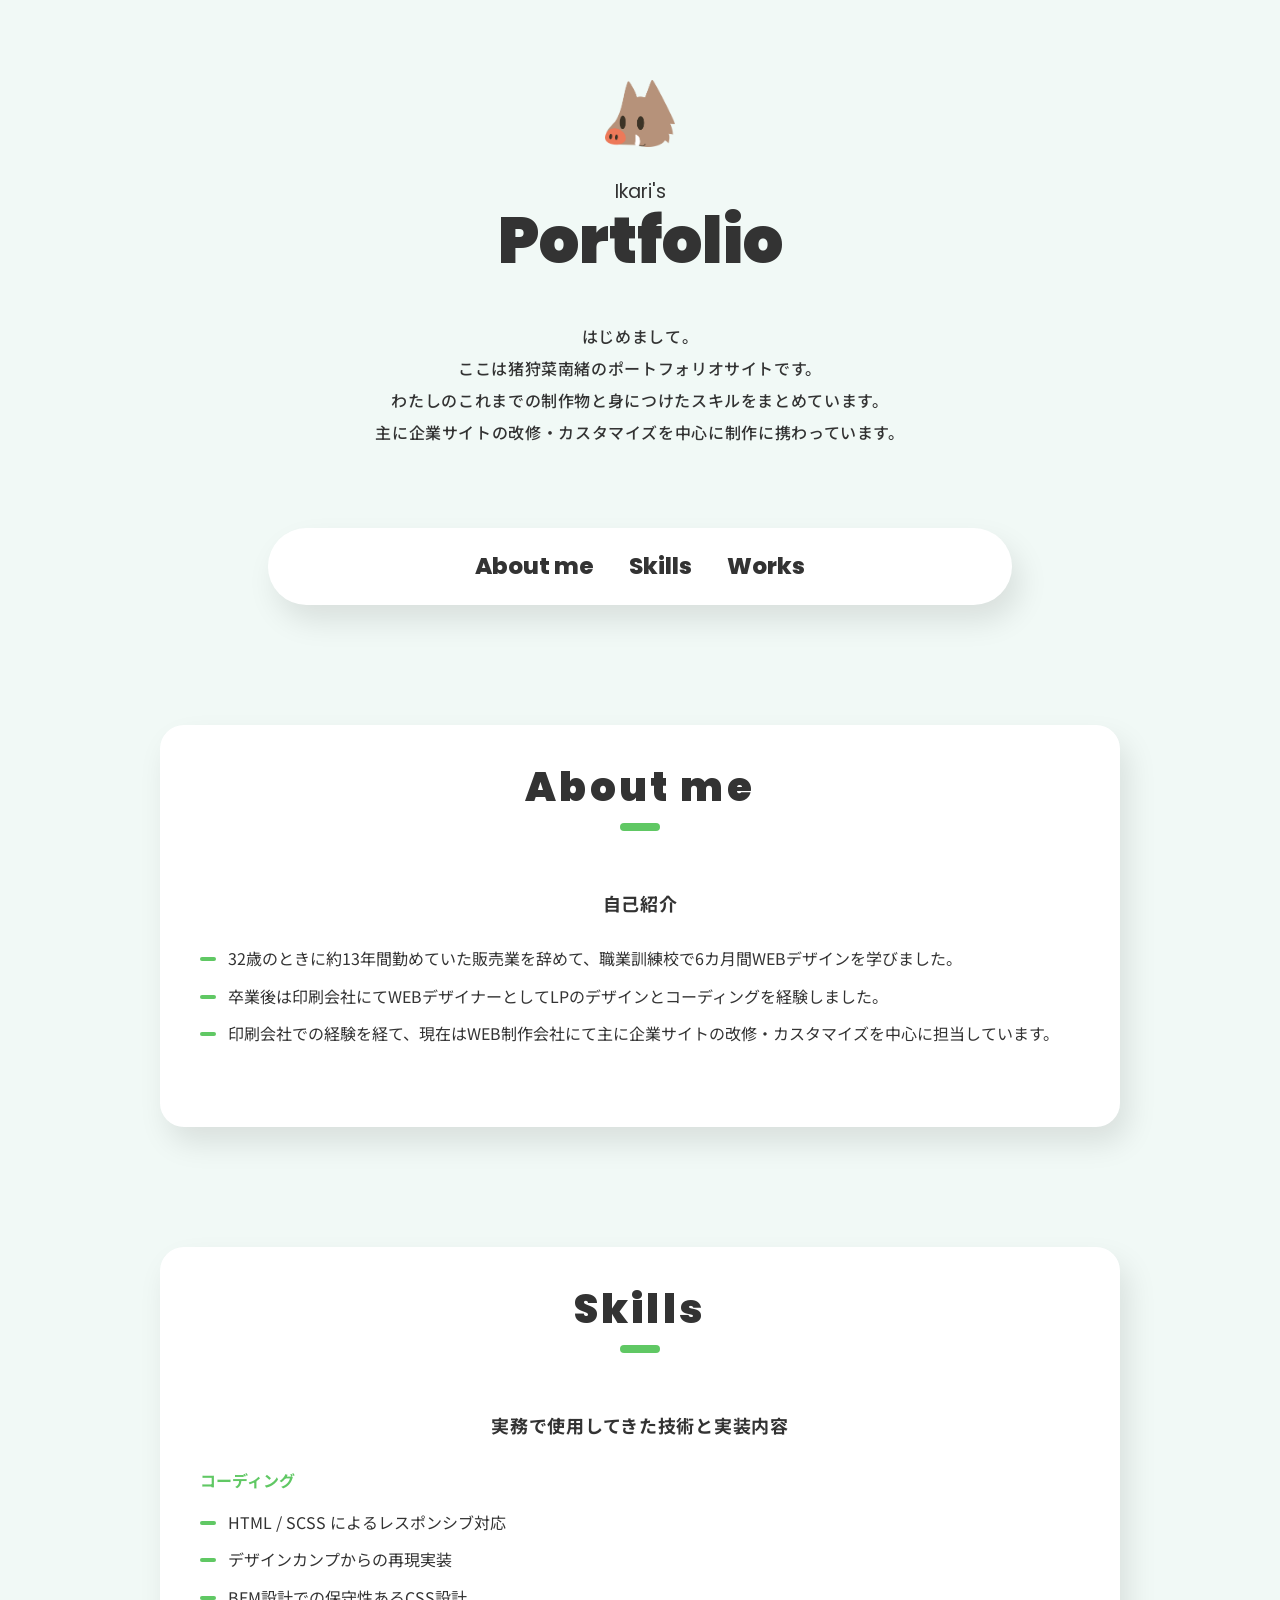
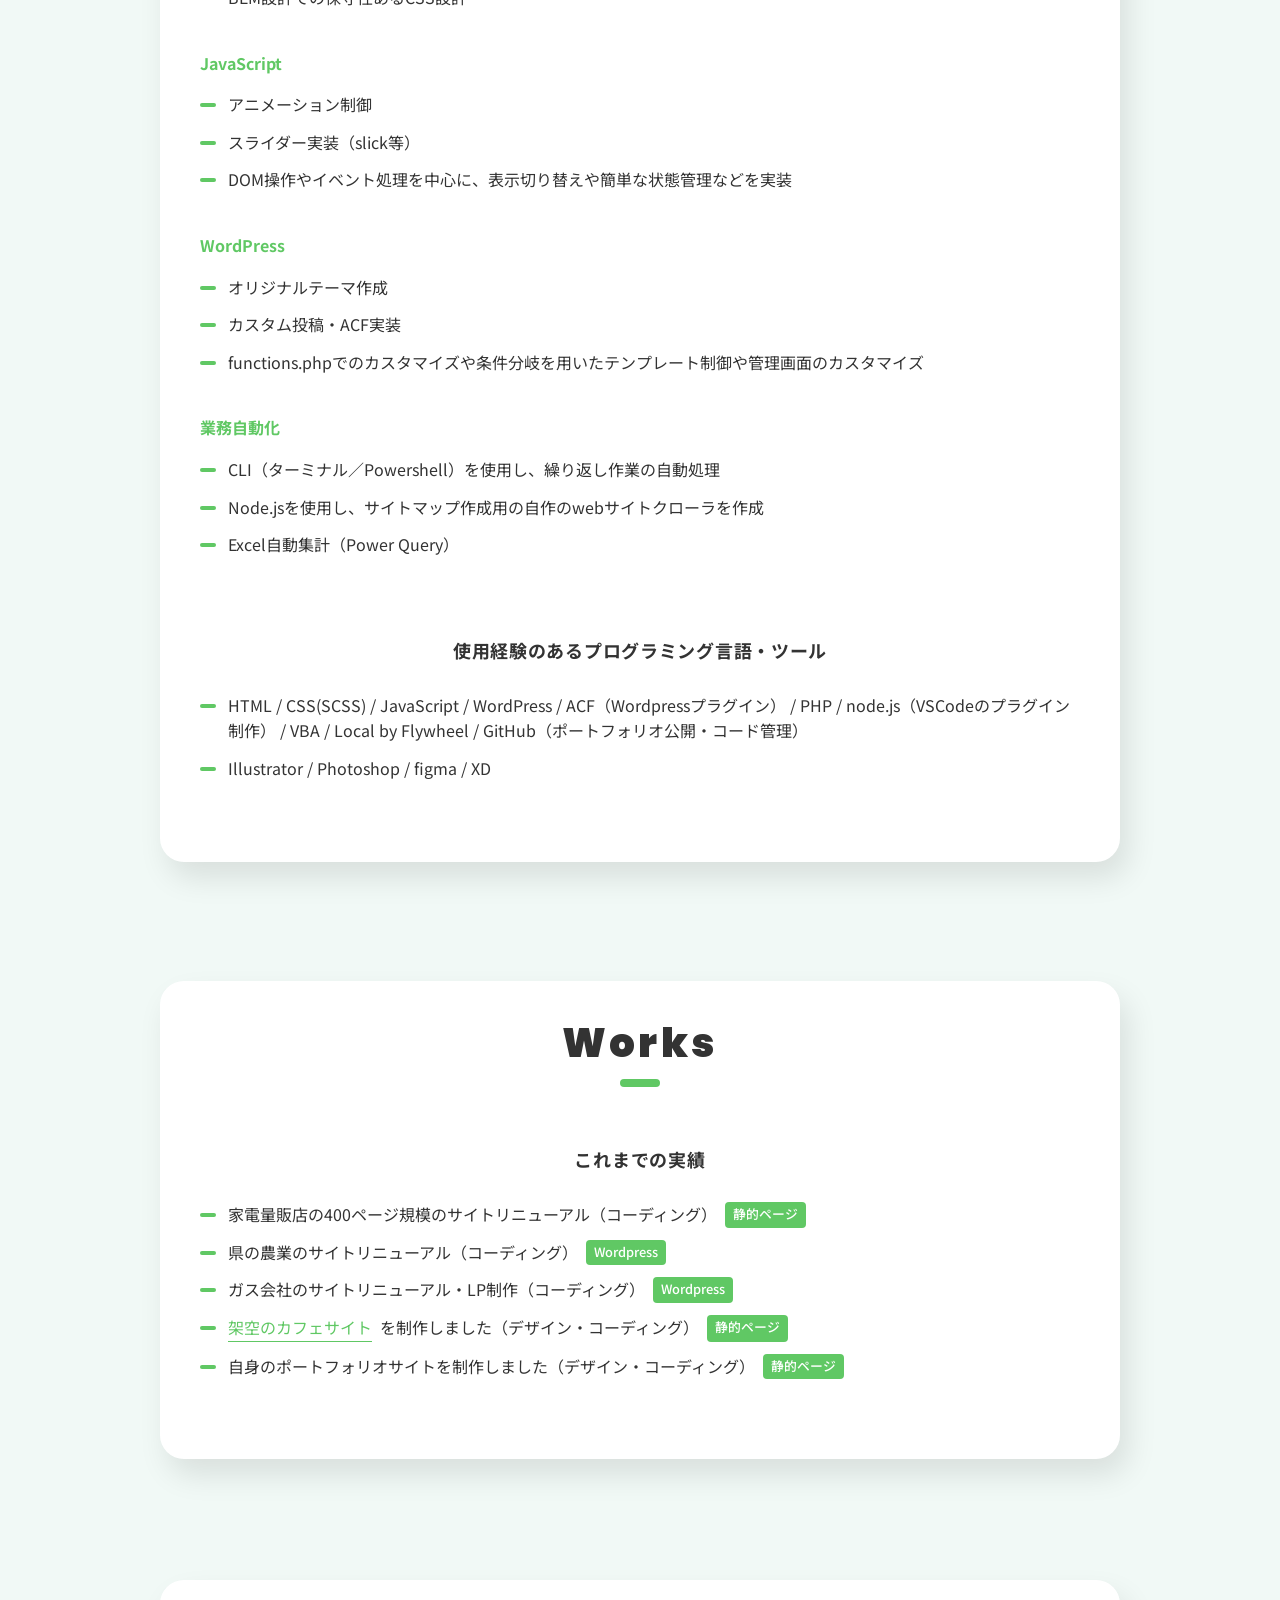
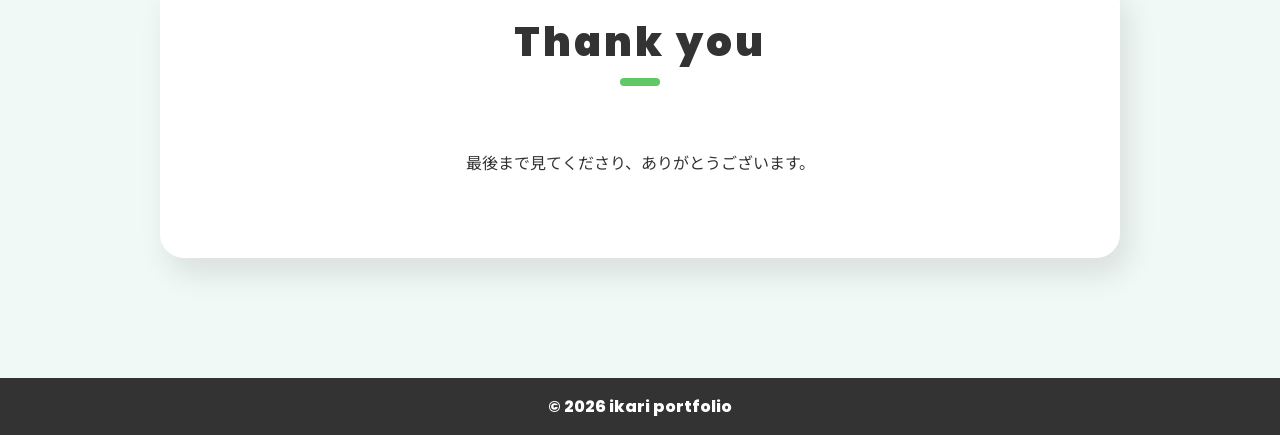
==== index.html @ c7948a32 "commit" ====
<!doctype html>
<html lang="ja" class="page-preload">
  <head>
    <meta charset="UTF-8" />
    <meta name="viewport" content="width=device-width, initial-scale=1.0" />
    <title>Portfolio</title>
    <link rel="stylesheet" href="resource/css/main.css" />
    <meta name="robots" content="noindex, nofollow" />
    <link rel="icon" href="favicon.ico">
  </head>
  <body>
    <div class="portfolio">
      <div class="hero fade-up" data-stagger data-stagger-interval="600ms" data-stagger-base="300ms">
        <h1 class="heading_01"><span>Ikari's</span>Portfolio</h1>
        <div class="lead">
          <p class="tac">はじめまして。</p>
          <p>
            ここは猪狩菜南緒のポートフォリオサイトです。<br />
            わたしのこれまでの制作物と身につけたスキルをまとめています。<br />
            主に企業サイトの改修・カスタマイズを中心に制作に携わっています。
          </p>
        </div>

        <!-- 見出し（2番目）より「ちょい遅れ」にしたい -->
        <!-- ① スタッガーの計算値に +120ms 上乗せするパターン -->

        <!-- ② 完全に絶対値で指定したいなら（スタッガー無視） -->
        <!-- <div class="btn " data-fade-delay-abs="720ms">
        <a href="#reservation">ご予約はこちら</a>
       </div> -->
      </div>
      <header id="header" class="header fade-up">
        <div class="header__inner">
          <!-- 開閉ボタン（モバイル） -->
          <button class="nav__toggle" aria-expanded="false" aria-controls="navMenu" aria-label="メニューを開く">
            <span class="nav__bar" aria-hidden="true"></span>
            <span class="nav__bar" aria-hidden="true"></span>
            <span class="nav__bar" aria-hidden="true"></span>
          </button>

          <!-- メニュー本体 -->
          <nav id="navMenu" class="nav__menu" aria-label="メインメニュー">
            <ul class="nav__list">
              <li class="nav__item"><a href="#aboutme">About me</a></li>
              <li class="nav__item"><a href="#skills">Skills</a></li>
              <li class="nav__item"><a href="#works">Works</a></li>
              <!-- <li class="nav__item"><a href="#focus">Focus</a></li>
              <li class="nav__item"><a href="#contact">Contact</a></li> -->
            </ul>
          </nav>
        </div>

        <!-- オーバーレイ（モバイル時） -->
        <div class="nav__overlay" hidden></div>
      </header>
      <main class="main">
        <section
          id="aboutme"
          class="section fade-up"
          data-stagger
          data-stagger-interval="400ms"
          data-stagger-base="100ms"
        >
          <div class="inner">
            <h2 class="heading_02">About me</h2>
            <h3 class="heading_03">自己紹介</h3>
            <ul class="portfolio__list">
              <li class="portfolio__item">
                32歳のときに約13年間勤めていた販売業を辞めて、職業訓練校で6カ月間WEBデザインを学びました。
              </li>
              <li class="portfolio__item">
                卒業後は印刷会社にてWEBデザイナーとしてLPのデザインとコーディングを経験しました。
              </li>
              <li class="portfolio__item">
                印刷会社での経験を経て、現在はWEB制作会社にて主に企業サイトの改修・カスタマイズを中心に担当しています。
              </li>
            </ul>
          </div>
        </section>
        <section
          id="skills"
          class="section fade-up"
          data-stagger
          data-stagger-interval="400ms"
          data-stagger-base="100ms"
        >
          <div class="inner">
            <h2 class="heading_02">Skills</h2>
            <h3 class="heading_03">実務で使用してきた技術と実装内容</h3>
            <h4 class="heading_04">コーディング</h4>
            <ul class="portfolio__list">
              <li class="portfolio__item">HTML / SCSS によるレスポンシブ対応</li>
              <li class="portfolio__item">デザインカンプからの再現実装</li>
              <li class="portfolio__item">BEM設計での保守性あるCSS設計</li>
            </ul>
            <h4 class="heading_04">JavaScript</h4>
            <ul class="portfolio__list">
              <li class="portfolio__item">アニメーション制御</li>
              <li class="portfolio__item">スライダー実装（slick等）</li>
              <li class="portfolio__item">DOM操作やイベント処理を中心に、表示切り替えや簡単な状態管理などを実装</li>
            </ul>
            <h4 class="heading_04">WordPress</h4>
            <ul class="portfolio__list">
              <li class="portfolio__item">オリジナルテーマ作成</li>
              <li class="portfolio__item">カスタム投稿・ACF実装</li>
              <li class="portfolio__item">
                functions.phpでのカスタマイズや条件分岐を用いたテンプレート制御や管理画面のカスタマイズ
              </li>
            </ul>
            <h4 class="heading_04">業務自動化</h4>
            <ul class="portfolio__list">
              <li class="portfolio__item">CLI（ターミナル／Powershell）を使用し、繰り返し作業の自動処理</li>
              <li class="portfolio__item">Node.jsを使用し、サイトマップ作成用の自作のwebサイトクローラを作成</li>
              <li class="portfolio__item">Excel自動集計（Power Query）</li>
            </ul>
          </div>
          <div class="inner">
            <h3 class="heading_03">使用経験のあるプログラミング言語・ツール</h3>
            <ul class="portfolio__list">
              <li class="portfolio__item">
                HTML / CSS(SCSS) / JavaScript / WordPress / ACF（Wordpressプラグイン） / PHP / node.js（VSCodeのプラグイン制作） / VBA / Local
                by Flywheel / GitHub（ポートフォリオ公開・コード管理）
              </li>
              <li class="portfolio__item">Illustrator / Photoshop / figma / XD</li>
            </ul>
          </div>
        </section>
        <section
          id="works"
          class="section fade-up"
          data-stagger
          data-stagger-interval="400ms"
          data-stagger-base="100ms"
        >
          <div class="inner">
            <h2 class="heading_02">Works</h2>
            <h3 class="heading_03">これまでの実績</h3>
            <ul class="portfolio__list">
              <li class="portfolio__item">
                家電量販店の400ページ規模のサイトリニューアル（コーディング）<span class="label">静的ページ</span>
              </li>
              <li class="portfolio__item">
                県の農業のサイトリニューアル（コーディング）<span class="label">Wordpress</span>
              </li>
              <li class="portfolio__item">
                ガス会社のサイトリニューアル・LP制作（コーディング）<span class="label">Wordpress</span>
              </li>
              <li class="portfolio__item">
                <a class="linktext" href="works/sample-cafe/" target="_blank">架空のカフェサイト</a
                >を制作しました（デザイン・コーディング）<span class="label">静的ページ</span>
              </li>
              <li class="portfolio__item">
                自身のポートフォリオサイトを制作しました（デザイン・コーディング）<span class="label">静的ページ</span>
              </li>
            </ul>
          </div>
        </section>
        <section
          id="thankyou"
          class="section thankyou fade-up"
          data-stagger
          data-stagger-interval="400ms"
          data-stagger-base="100ms"
        >
          <div class="inner">
            <h2 class="heading_02">Thank you</h2>

            <p>最後まで見てくださり、<br class="sp-only">ありがとうございます。</p>
          </div>
        </section>
      </main>
      <footer id="footer" class="footer">
        <div class="footer__copy">© 2026 ikari portfolio</div>
      </footer>
    </div>
    <script src="resource/js/effects.js" defer></script>
    <script src="resource/js/main.js" defer></script>
  </body>
</html>
---- resource/css/main.css ----
@charset "UTF-8";
@import url("https://fonts.googleapis.com/css2?family=Noto+Sans+JP:wght@100..900&family=Playfair+Display:ital,wght@0,400..900;1,400..900&display=swap");
@import url("https://fonts.googleapis.com/css2?family=Poppins:wght@800;900&display=swap");
*,
::before,
::after {
  margin: 0;
  padding: 0;
  -webkit-box-sizing: border-box;
          box-sizing: border-box;
}

::before,
::after {
  display: inline-block;
}

a {
  text-decoration: none;
}

ul {
  list-style: none;
}

address {
  text-decoration: none;
  font-style: normal;
}

/* 全体をスムーススクロール（ユーザーの低速設定は尊重） */
html {
  scroll-behavior: smooth;
}

@media (prefers-reduced-motion: reduce) {
  html {
    scroll-behavior: auto;
  }
}
h1,
h2,
h3,
h4,
h5,
h6 {
  font-weight: bold;
}

a {
  display: inline-block;
  color: #333;
  opacity: 1;
  -webkit-transition: 0.3s all;
  transition: 0.3s all;
}
a:hover {
  opacity: 0.6;
}

img {
  width: 100%;
  max-width: 100%;
  vertical-align: bottom;
}

/* =========================
   CSS Custom Properties
   ========================= */
:root {
  --page-fade-duration: 1.5s;
  --page-fade-ease: cubic-bezier(0.2, 0.6, 0.2, 1);
  --scroll-fade-duration: 0.8s;
  --scroll-fade-ease: cubic-bezier(0.2, 0.6, 0.2, 1);
  --nav-height: auto;
  --nav-bg: #f9f6f1; /* ヘッダー背景 */
  --nav-fg: #5c5245; /* 文字色 */
  --nav-btn: #8b5e3c; /* アクセント */
  --menu-bg: #f9f6f1; /* モバイルメニュー背景 */
  --overlay-bg: rgba(0, 0, 0, 0.5);
  --gap-x: 20px;
  --speed: 0.5s; /* アニメ速度 */
  /* 固定ヘッダー分ずらす（見出しやセクションに効く） */
  --fixed-header: 64px;
  --textshadow: 0 0 20px rgba(0, 0, 0, 0.4);
  --boxshadow: 8px 16px 30px rgba(0, 0, 0, 0.1);
}

/* 実高さに合わせて調整 */
[id] {
  scroll-margin-top: calc(var(--fixed-header) + 8px);
}

/* =========================
   Header (BEM)
   ========================= */
#sample-cafe .header {
  display: -webkit-box;
  display: -webkit-flex;
  display: -ms-flexbox;
  display: flex;
  -webkit-box-align: center;
  -webkit-align-items: center;
      -ms-flex-align: center;
          align-items: center;
  position: -webkit-sticky;
  position: sticky;
  top: 0;
  z-index: 50;
  height: var(--nav-height);
  padding: 1.25rem 1.875rem;
  background: var(--nav-bg);
  color: var(--nav-fg);
  font-family: "Playfair Display", "Noto Sans JP", sans-serif;
  font-weight: 800;
}
@media (max-width: 768px) {
  #sample-cafe .header {
    padding: 1rem;
  }
}
#sample-cafe .header__inner {
  display: grid;
  -webkit-box-align: center;
  -webkit-align-items: center;
      -ms-flex-align: center;
          align-items: center;
  gap: var(--gap-x);
  grid-template-columns: 1fr auto;
  width: min(1920px, 100%);
  margin: 0 auto;
}
#sample-cafe .header__brand {
  display: -webkit-inline-box;
  display: -webkit-inline-flex;
  display: -ms-inline-flexbox;
  display: inline-flex;
  -webkit-box-align: center;
  -webkit-align-items: center;
      -ms-flex-align: center;
          align-items: center;
  position: relative;
  height: var(--nav-height);
  padding-left: 47px;
  font-weight: 700;
  font-size: clamp(1.25rem, 0.963rem + 0.6vw, 1.5rem);
  letter-spacing: 0.02em;
  text-decoration: none;
  color: #8b5e3c;
}
@media (max-width: 768px) {
  #sample-cafe .header__brand {
    padding-left: 40px;
  }
}
#sample-cafe .header__brand::before {
  position: absolute;
  top: 50%;
  left: 0;
  width: clamp(1.875rem, 0.801rem + 2.24vw, 2.813rem);
  height: clamp(1.875rem, 0.801rem + 2.24vw, 2.813rem);
  background: url(../images/logo_icon.webp) no-repeat;
  background-size: contain;
  -webkit-transform: translateY(-50%);
          transform: translateY(-50%);
  content: "";
}
#sample-cafe .header {
  /* ===== PCナビ ===== */
}
#sample-cafe .header .nav__menu {
  display: block;
}
#sample-cafe .header .nav__list {
  font-size: clamp(1.25rem, 0.963rem + 0.6vw, 1.5rem);
  display: -webkit-box;
  display: -webkit-flex;
  display: -ms-flexbox;
  display: flex;
  -webkit-box-orient: horizontal;
  -webkit-box-direction: normal;
  -webkit-flex-direction: row;
      -ms-flex-direction: row;
          flex-direction: row;
  -webkit-box-pack: center;
  -webkit-justify-content: center;
      -ms-flex-pack: center;
          justify-content: center;
  -webkit-box-align: center;
  -webkit-align-items: center;
      -ms-flex-align: center;
          align-items: center;
  gap: clamp(1.25rem, -0.183rem + 2.98vw, 2.5rem);
}
#sample-cafe .header {
  /* a と サブメニューボタンの共通 */
}
#sample-cafe .header .nav__item > a,
#sample-cafe .header .nav__submenu-toggle {
  position: relative;
  border: 0;
  background: transparent;
  font: inherit;
  color: var(--nav-fg);
  cursor: pointer;
}
#sample-cafe .header .nav__item > a::after,
#sample-cafe .header .nav__submenu-toggle::after {
  display: block;
  position: absolute;
  bottom: 0;
  left: 0;
  width: 0;
  height: 1px;
  background-color: #c08a5c;
  -webkit-transition: 0.2s all;
  transition: 0.2s all;
  content: "";
}
#sample-cafe .header .nav__item > a:hover,
#sample-cafe .header .nav__submenu-toggle:hover {
  opacity: 1;
}
#sample-cafe .header .nav__item > a:hover::after,
#sample-cafe .header .nav__submenu-toggle:hover::after {
  width: 100%;
}
#sample-cafe .header {
  /* サブメニュー（PCはホバー/フォーカスで開く） */
}
#sample-cafe .header .nav__item--parent {
  position: relative;
}
#sample-cafe .header .nav__item--parent:where(:hover, :focus-within) > .nav__submenu {
  display: block;
}
#sample-cafe .header .nav__submenu {
  display: none;
  position: absolute;
  top: calc(100% + 8px);
  left: 0;
  min-width: 180px;
  margin: 0;
  padding: 8px;
  border-radius: var(--radius, 12px); /* ← 未定義時は12pxに */
  -webkit-box-shadow: 0 10px 24px rgba(0, 0, 0, 0.25);
          box-shadow: 0 10px 24px rgba(0, 0, 0, 0.25);
  background: #1f2937;
  list-style: none;
}
#sample-cafe .header .nav__submenu a {
  display: block;
  padding: 10px 12px;
  border-radius: 8px;
  text-decoration: none;
  color: var(--nav-fg);
}
#sample-cafe .header .nav__submenu a:hover {
  background: color-mix(in srgb, var(--nav-fg) 10%, transparent);
}
#sample-cafe .header {
  /* ハンバーガー */
}
#sample-cafe .header .nav__toggle {
  display: none;
  z-index: 11;
  width: 24px;
  height: 44px;
  border: 0;
  border-radius: 10px;
  background: transparent;
  cursor: pointer;
  justify-self: end;
}
#sample-cafe .header .nav__bar {
  display: block;
  width: 24px;
  height: 2px;
  margin: 0 auto;
  border-radius: 4px;
  background: var(--nav-btn);
  -webkit-transition: opacity var(--speed), -webkit-transform var(--speed);
  transition: opacity var(--speed), -webkit-transform var(--speed);
  transition: transform var(--speed), opacity var(--speed);
  transition: transform var(--speed), opacity var(--speed), -webkit-transform var(--speed);
  -webkit-transform-origin: center;
          transform-origin: center;
}
#sample-cafe .header {
  /* ===== モバイル（768px以下） ===== */
}
@media (max-width: 768px) {
  #sample-cafe .header__inner {
    grid-template-columns: 1fr auto;
  }
  #sample-cafe .header .nav__toggle {
    display: -webkit-box;
    display: -webkit-flex;
    display: -ms-flexbox;
    display: flex;
    -webkit-box-orient: vertical;
    -webkit-box-direction: normal;
    -webkit-flex-direction: column;
        -ms-flex-direction: column;
            flex-direction: column;
    -webkit-box-pack: center;
    -webkit-justify-content: center;
        -ms-flex-pack: center;
            justify-content: center;
    -webkit-box-align: center;
    -webkit-align-items: center;
        -ms-flex-align: center;
            align-items: center;
    gap: 8px;
  }
  #sample-cafe .header {
    /* ドロワー */
  }
  #sample-cafe .header .nav__menu {
    position: fixed;
    inset: 0 0 0 auto; /* 右から出る */
    z-index: 10;
    width: min(74vw, 360px); /* フル幅ドロワー。固定幅なら min(84vw, 360px) に */
    height: 100svh;
    min-height: 292px;
    padding: 60px 16px 40px;
    overflow-y: auto;
    background: var(--menu-bg);
    text-align: center;
    -webkit-transition: -webkit-transform var(--speed) ease;
    transition: -webkit-transform var(--speed) ease;
    transition: transform var(--speed) ease;
    transition: transform var(--speed) ease, -webkit-transform var(--speed) ease;
    -webkit-transform: translateX(100%);
            transform: translateX(100%);
    -webkit-overflow-scrolling: touch;
  }
  #sample-cafe .header .nav__list {
    -webkit-box-orient: vertical;
    -webkit-box-direction: normal;
    -webkit-flex-direction: column;
        -ms-flex-direction: column;
            flex-direction: column;
    -webkit-box-align: stretch;
    -webkit-align-items: stretch;
        -ms-flex-align: stretch;
            align-items: stretch;
    gap: 24px;
  }
  #sample-cafe .header {
    /* サブメニュー（モバイルはアコーディオン） */
  }
  #sample-cafe .header .nav__submenu {
    display: none;
    position: static;
    padding: 6px 0 0;
    -webkit-box-shadow: none;
            box-shadow: none;
    background: transparent;
  }
  #sample-cafe .header .nav__submenu a {
    padding: 10px 12px 10px 24px;
  }
  #sample-cafe .header {
    /* オーバーレイ */
  }
  #sample-cafe .header .nav__overlay {
    position: fixed;
    inset: 0;
    z-index: 9;
    background: var(--overlay-bg);
    -webkit-backdrop-filter: blur(1px);
            backdrop-filter: blur(1px);
  }
  #sample-cafe .header .nav__overlay[hidden] {
    display: none;
  }
  #sample-cafe .header {
    /* 開閉状態（.header に付く） */
  }
  #sample-cafe .header.is-open .nav__menu {
    -webkit-transform: translateX(0%);
            transform: translateX(0%);
  }
  #sample-cafe .header.is-open .nav__overlay {
    display: block;
    z-index: 9;
  }
  #sample-cafe .header.is-open {
    /* ハンバーガー → × */
  }
  #sample-cafe .header.is-open .nav__bar:nth-child(1) {
    -webkit-transform: translateY(8px) rotate(28deg);
            transform: translateY(8px) rotate(28deg);
  }
  #sample-cafe .header.is-open .nav__bar:nth-child(2) {
    opacity: 0;
  }
  #sample-cafe .header.is-open .nav__bar:nth-child(3) {
    -webkit-transform: translateY(-12px) rotate(-28deg);
            transform: translateY(-12px) rotate(-28deg);
  }
  #sample-cafe .header {
    /* ブレークポイント切替直後のみアニメ無効（JSで .no-anim を一瞬付与） */
  }
  #sample-cafe .header.no-anim .nav__menu {
    -webkit-transition: none !important;
    transition: none !important;
  }
}

#sample-cafe .footer__bg {
  padding-block: 80px;
  background: url(../../works/sample-cafe/images/fotter_bg.webp) no-repeat;
  background-size: cover;
  background-position: center;
}
#sample-cafe .footer {
  text-align: center;
}
#sample-cafe .footer__inner {
  width: 90%;
  margin-inline: auto;
  display: -webkit-box;
  display: -webkit-flex;
  display: -ms-flexbox;
  display: flex;
  -webkit-box-orient: vertical;
  -webkit-box-direction: normal;
  -webkit-flex-direction: column;
      -ms-flex-direction: column;
          flex-direction: column;
  -webkit-box-pack: center;
  -webkit-justify-content: center;
      -ms-flex-pack: center;
          justify-content: center;
  -webkit-box-align: center;
  -webkit-align-items: center;
      -ms-flex-align: center;
          align-items: center;
  gap: 1.5rem;
}
#sample-cafe .footer__brand {
  display: -webkit-inline-box;
  display: -webkit-inline-flex;
  display: -ms-inline-flexbox;
  display: inline-flex;
  -webkit-box-align: center;
  -webkit-align-items: center;
      -ms-flex-align: center;
          align-items: center;
  position: relative;
  height: var(--nav-height);
  padding-left: 47px;
  font-weight: 700;
  font-size: clamp(1.25rem, 0.963rem + 0.6vw, 1.5rem);
  letter-spacing: 0.02em;
  text-decoration: none;
  color: #8b5e3c;
}
@media (max-width: 768px) {
  #sample-cafe .footer__brand {
    padding-left: 40px;
  }
}
#sample-cafe .footer__brand::before {
  position: absolute;
  top: 50%;
  left: 0;
  width: clamp(1.875rem, 0.801rem + 2.24vw, 2.813rem);
  height: clamp(1.875rem, 0.801rem + 2.24vw, 2.813rem);
  background: url(../images/logo_icon.webp) no-repeat;
  background-size: contain;
  -webkit-transform: translateY(-50%);
          transform: translateY(-50%);
  content: "";
}
#sample-cafe .footer__sns_list {
  display: -webkit-box;
  display: -webkit-flex;
  display: -ms-flexbox;
  display: flex;
  -webkit-box-orient: horizontal;
  -webkit-box-direction: normal;
  -webkit-flex-direction: row;
      -ms-flex-direction: row;
          flex-direction: row;
  -webkit-box-pack: center;
  -webkit-justify-content: center;
      -ms-flex-pack: center;
          justify-content: center;
  -webkit-box-align: center;
  -webkit-align-items: center;
      -ms-flex-align: center;
          align-items: center;
  gap: 1.5rem;
}
#sample-cafe .footer__sns_list li {
  background: #fff;
  padding: 0.5rem;
  border-radius: 8px;
  max-width: 48px;
}
#sample-cafe .footer__sns_list li img {
  width: 100%;
}
#sample-cafe .footer__copy {
  font-family: "Playfair Display", "Noto Sans JP", sans-serif;
}

.btn {
  display: -webkit-box;
  display: -webkit-flex;
  display: -ms-flexbox;
  display: flex;
  -webkit-box-orient: horizontal;
  -webkit-box-direction: normal;
  -webkit-flex-direction: row;
      -ms-flex-direction: row;
          flex-direction: row;
  -webkit-box-pack: center;
  -webkit-justify-content: center;
      -ms-flex-pack: center;
          justify-content: center;
  -webkit-box-align: center;
  -webkit-align-items: center;
      -ms-flex-align: center;
          align-items: center;
  width: 100%;
}
.btn a {
  display: -webkit-box;
  display: -webkit-flex;
  display: -ms-flexbox;
  display: flex;
  -webkit-box-orient: horizontal;
  -webkit-box-direction: normal;
  -webkit-flex-direction: row;
      -ms-flex-direction: row;
          flex-direction: row;
  -webkit-box-pack: center;
  -webkit-justify-content: center;
      -ms-flex-pack: center;
          justify-content: center;
  -webkit-box-align: center;
  -webkit-align-items: center;
      -ms-flex-align: center;
          align-items: center;
  width: 100%;
  max-width: 430px;
  color: #fff;
  font-weight: 700;
  background: #8b5e3c;
  padding: 1.5rem 3rem;
  font-size: clamp(1rem, 0.964rem + 0.18vw, 1.125rem);
  border: 1px solid #f9f6f1;
  border-radius: 8px;
  -webkit-transition: all 0.3s;
  transition: all 0.3s;
}
.btn a:hover {
  background: #c08a5c;
  opacity: 1;
}

.u-hidden {
  display: none !important;
}

.u-text-center {
  text-align: center !important;
}

/* 基本：CSSだけの挙動はこれまで通り */
.sp-only {
  display: block;
}
@media (min-width: 769px) {
  .sp-only {
    display: none;
  }
}

.pc-only {
  display: none;
}
@media (min-width: 769px) {
  .pc-only {
    display: block;
  }
}

/* === ページ全体フェード === */
html.page-preload body {
  opacity: 0;
}

html.page-ready body {
  opacity: 1;
  -webkit-transition: opacity var(--page-fade-duration) var(--page-fade-ease);
  transition: opacity var(--page-fade-duration) var(--page-fade-ease);
}

/* === 共通（初期状態） === */
.fade-up,
.fade-left,
.fade-right,
.fade-in {
  opacity: 0;
  will-change: opacity, transform;
}

/* 方向ごとに開始位置を設定 */
.fade-up {
  -webkit-transform: translateY(12px);
          transform: translateY(12px);
}

.fade-left {
  -webkit-transform: translateX(-12px);
          transform: translateX(-12px);
}

.fade-right {
  -webkit-transform: translateX(12px);
          transform: translateX(12px);
}

.fade-in {
  -webkit-transform: none;
          transform: none;
}

/* 表示状態 */
.fade-up.is-inview,
.fade-left.is-inview,
.fade-right.is-inview,
.fade-in.is-inview {
  opacity: 1;
  -webkit-transition: opacity var(--scroll-fade-duration) var(--scroll-fade-ease), -webkit-transform var(--scroll-fade-duration) var(--scroll-fade-ease);
  transition: opacity var(--scroll-fade-duration) var(--scroll-fade-ease), -webkit-transform var(--scroll-fade-duration) var(--scroll-fade-ease);
  transition: opacity var(--scroll-fade-duration) var(--scroll-fade-ease), transform var(--scroll-fade-duration) var(--scroll-fade-ease);
  transition: opacity var(--scroll-fade-duration) var(--scroll-fade-ease), transform var(--scroll-fade-duration) var(--scroll-fade-ease), -webkit-transform var(--scroll-fade-duration) var(--scroll-fade-ease);
  -webkit-transform: none;
          transform: none;
}

/* モーション苦手な人向け */
@media (prefers-reduced-motion: reduce) {
  html.page-preload body {
    opacity: 1;
  }
  html.page-ready body {
    -webkit-transition: none;
    transition: none;
  }
  .fade-up,
  .fade-left,
  .fade-right,
  .fade-in,
  .fade-up.is-inview,
  .fade-left.is-inview,
  .fade-right.is-inview,
  .fade-in.is-inview {
    opacity: 1;
    -webkit-transition: none;
    transition: none;
    -webkit-transform: none;
            transform: none;
  }
}
/* 個別ディレイ/時間/イージングを data-* で上書きできるように
   ※既存の transition は各コンポーネント側で定義してOK */
/* data-* から渡すカスタム値用（存在する時だけ効く） */
:is(.fade-up, .fade-left, .fade-right, .fade-in).is-inview[data-fade-duration] {
  -webkit-transition-duration: var(--fade-duration);
          transition-duration: var(--fade-duration);
}

:is(.fade-up, .fade-left, .fade-right, .fade-in).is-inview[data-fade-ease] {
  -webkit-transition-timing-function: var(--fade-ease);
          transition-timing-function: var(--fade-ease);
}

/* 初期値では delay 0 にしておく（JSで必要分だけ付与） */
:is(.fade-up, .fade-left, .fade-right, .fade-in) {
  -webkit-transition-delay: 0s;
          transition-delay: 0s;
}

.poppins-black {
  font-family: "Poppins", sans-serif;
  font-weight: 900;
  font-style: normal;
}

body:has(.portfolio) {
  font-family: "Noto Sans JP", sans-serif;
  font-size: 16px;
  line-height: 1.6;
  background: #f1f9f6;
  color: #333;
}
@media (max-width: 768px) {
  body:has(.portfolio) {
    font-size: 0.875rem;
  }
}

.portfolio {
  position: relative;
}
.portfolio h1,
.portfolio h2 {
  font-family: "Poppins", sans-serif;
  font-weight: 900;
  font-style: normal;
}
.portfolio .inner + .inner {
  margin-top: 80px;
}
@media (max-width: 768px) {
  .portfolio .inner + .inner {
    margin-top: 60px;
  }
}
.portfolio .heading_01 {
  position: relative;
  width: 100%;
  padding-top: 100px;
  margin-bottom: 40px;
  font-size: 4rem;
  line-height: 1.2;
  display: -webkit-box;
  display: -webkit-flex;
  display: -ms-flexbox;
  display: flex;
  -webkit-box-orient: vertical;
  -webkit-box-direction: normal;
  -webkit-flex-direction: column;
      -ms-flex-direction: column;
          flex-direction: column;
  -webkit-box-pack: center;
  -webkit-justify-content: center;
      -ms-flex-pack: center;
          justify-content: center;
  -webkit-box-align: center;
  -webkit-align-items: center;
      -ms-flex-align: center;
          align-items: center;
}
@media (max-width: 768px) {
  .portfolio .heading_01 {
    padding-top: 80px;
    margin-bottom: 20px;
    font-size: 3.25rem;
  }
}
.portfolio .heading_01::before {
  content: "";
  position: absolute;
  top: 0;
  left: 50%;
  -webkit-transform: translateX(-50%);
          transform: translateX(-50%);
  background: url(../images/inoshishi_01.png) no-repeat;
  background-size: contain;
  width: 70px;
  height: 70px;
  z-index: 10;
}
@media (max-width: 768px) {
  .portfolio .heading_01::before {
    width: 60px;
    height: 60px;
  }
}
.portfolio .heading_01 span {
  font-weight: 400;
  font-size: 0.3em;
}
.portfolio .heading_02 {
  position: relative;
  padding-bottom: 12px;
  margin-bottom: 60px;
  font-size: 2.5rem;
  letter-spacing: 0.08em;
  text-align: center;
}
@media (max-width: 768px) {
  .portfolio .heading_02 {
    margin-bottom: 40px;
    font-size: 1.75rem;
  }
}
.portfolio .heading_02::after {
  content: "";
  position: absolute;
  bottom: 0;
  left: 50%;
  -webkit-transform: translateX(-50%);
          transform: translateX(-50%);
  width: 40px;
  height: 8px;
  background: #60c864;
  border-radius: 8px;
}
@media (max-width: 768px) {
  .portfolio .heading_02::after {
    width: 24px;
    height: 6px;
  }
}
.portfolio .heading_03 {
  margin-bottom: 30px;
  font-size: 1.125rem;
  letter-spacing: 0.04em;
  line-height: 1.4;
  text-align: center;
  font-weight: 700;
}
@media (max-width: 768px) {
  .portfolio .heading_03 {
    margin-bottom: 30px;
    font-size: 1rem;
  }
}
.portfolio .heading_03--green {
  font-weight: 700;
  font-size: 1.125rem;
  margin-bottom: 30px;
}
@media (max-width: 768px) {
  .portfolio .heading_03--green {
    font-size: 1rem;
  }
}
.portfolio .heading_04 {
  color: #60c864;
  font-weight: 700;
  margin-bottom: 16px;
}
.portfolio ul + h4 {
  margin-top: 40px;
}
.portfolio .tac {
  text-align: center;
}
.portfolio .linktext {
  color: #60c864;
  border-bottom: 1px solid #60c864;
}
.portfolio .label {
  background: #60c864;
  color: #fff;
  border-radius: 4px;
  padding: 2px 8px;
  font-weight: 500;
  font-size: 0.8em;
}
.portfolio .header {
  width: 90%;
  max-width: 744px;
  margin-inline: auto;
  margin-bottom: 120px;
  display: -webkit-box;
  display: -webkit-flex;
  display: -ms-flexbox;
  display: flex;
  -webkit-box-pack: center;
  -webkit-justify-content: center;
      -ms-flex-pack: center;
          justify-content: center;
  -webkit-box-align: center;
  -webkit-align-items: center;
      -ms-flex-align: center;
          align-items: center;
  position: -webkit-sticky;
  position: sticky;
  z-index: 50;
  padding: 1.25rem 1.875rem;
  background: #fff;
  border-radius: 100vw;
  font-family: "Poppins", sans-serif;
  font-weight: 800;
  -webkit-box-shadow: var(--boxshadow);
          box-shadow: var(--boxshadow);
}
@media (max-width: 768px) {
  .portfolio .header {
    width: 100%;
    display: block;
    padding: 0;
    margin-bottom: 0;
    position: fixed;
    top: 0;
    left: 0;
    background: transparent;
    -webkit-box-shadow: none;
            box-shadow: none;
    z-index: 999;
  }
}
.portfolio .header__inner {
  position: relative;
}
.portfolio .header__brand {
  display: -webkit-inline-box;
  display: -webkit-inline-flex;
  display: -ms-inline-flexbox;
  display: inline-flex;
  -webkit-box-align: center;
  -webkit-align-items: center;
      -ms-flex-align: center;
          align-items: center;
  position: relative;
  height: var(--nav-height);
  padding-left: 47px;
  font-weight: 700;
  font-size: clamp(1.25rem, 0.963rem + 0.6vw, 1.5rem);
  letter-spacing: 0.02em;
  text-decoration: none;
  color: #8b5e3c;
}
@media (max-width: 768px) {
  .portfolio .header__brand {
    padding-left: 40px;
  }
}
.portfolio .header__brand::before {
  position: absolute;
  top: 50%;
  left: 0;
  width: clamp(1.875rem, 0.801rem + 2.24vw, 2.813rem);
  height: clamp(1.875rem, 0.801rem + 2.24vw, 2.813rem);
  background: url(../images/logo_icon.webp) no-repeat;
  background-size: contain;
  -webkit-transform: translateY(-50%);
          transform: translateY(-50%);
  content: "";
}
.portfolio .header {
  /* ===== PCナビ ===== */
}
.portfolio .header .nav__menu {
  display: block;
}
.portfolio .header .nav__list {
  font-size: clamp(1.25rem, 0.963rem + 0.6vw, 1.5rem);
  display: -webkit-box;
  display: -webkit-flex;
  display: -ms-flexbox;
  display: flex;
  -webkit-box-orient: horizontal;
  -webkit-box-direction: normal;
  -webkit-flex-direction: row;
      -ms-flex-direction: row;
          flex-direction: row;
  -webkit-box-pack: center;
  -webkit-justify-content: center;
      -ms-flex-pack: center;
          justify-content: center;
  -webkit-box-align: center;
  -webkit-align-items: center;
      -ms-flex-align: center;
          align-items: center;
  gap: clamp(1.25rem, -0.183rem + 2.98vw, 2.5rem);
}
.portfolio .header {
  /* a と サブメニューボタンの共通 */
}
.portfolio .header .nav__item > a,
.portfolio .header .nav__submenu-toggle {
  position: relative;
  border: 0;
  background: transparent;
  font: inherit;
  cursor: pointer;
}
.portfolio .header .nav__item > a:hover,
.portfolio .header .nav__submenu-toggle:hover {
  opacity: 1;
  color: #60c864;
}
.portfolio .header {
  /* サブメニュー（PCはホバー/フォーカスで開く） */
}
.portfolio .header .nav__item--parent {
  position: relative;
}
.portfolio .header .nav__item--parent:where(:hover, :focus-within) > .nav__submenu {
  display: block;
}
.portfolio .header .nav__submenu {
  display: none;
  position: absolute;
  top: calc(100% + 8px);
  left: 0;
  min-width: 180px;
  margin: 0;
  padding: 8px;
  border-radius: var(--radius, 12px); /* ← 未定義時は12pxに */
  -webkit-box-shadow: 0 10px 24px rgba(0, 0, 0, 0.25);
          box-shadow: 0 10px 24px rgba(0, 0, 0, 0.25);
  background: #1f2937;
  list-style: none;
}
.portfolio .header .nav__submenu a {
  display: block;
  padding: 10px 12px;
  border-radius: 8px;
  text-decoration: none;
  color: var(--nav-fg);
}
.portfolio .header .nav__submenu a:hover {
  background: color-mix(in srgb, var(--nav-fg) 10%, transparent);
}
.portfolio .header {
  /* ハンバーガー */
}
.portfolio .header .nav__toggle {
  display: none;
  z-index: 11;
  width: 24px;
  height: 44px;
  border: 0;
  border-radius: 10px;
  background: transparent;
  cursor: pointer;
  justify-self: end;
}
.portfolio .header .nav__bar {
  display: block;
  width: 18px;
  height: 3px;
  margin: 0 auto;
  border-radius: 4px;
  background: #60c864;
  -webkit-transition: opacity var(--speed), -webkit-transform var(--speed);
  transition: opacity var(--speed), -webkit-transform var(--speed);
  transition: transform var(--speed), opacity var(--speed);
  transition: transform var(--speed), opacity var(--speed), -webkit-transform var(--speed);
  -webkit-transform-origin: center;
          transform-origin: center;
}
.portfolio .header {
  /* ===== モバイル（768px以下） ===== */
}
@media (max-width: 768px) {
  .portfolio .header__inner {
    grid-template-columns: 1fr auto;
  }
  .portfolio .header .nav__toggle {
    position: absolute;
    z-index: 999;
    top: 1rem;
    right: 1rem;
    display: -webkit-box;
    display: -webkit-flex;
    display: -ms-flexbox;
    display: flex;
    -webkit-box-orient: vertical;
    -webkit-box-direction: normal;
    -webkit-flex-direction: column;
        -ms-flex-direction: column;
            flex-direction: column;
    -webkit-box-pack: center;
    -webkit-justify-content: center;
        -ms-flex-pack: center;
            justify-content: center;
    -webkit-box-align: center;
    -webkit-align-items: center;
        -ms-flex-align: center;
            align-items: center;
    gap: 4px;
    background: #fff;
    border-radius: 50%;
    width: 60px;
    height: 60px;
  }
  .portfolio .header {
    /* ドロワー */
  }
  .portfolio .header .nav__menu {
    position: fixed;
    inset: 0 0 0 auto; /* 右から出る */
    z-index: 10;
    width: min(74vw, 360px); /* フル幅ドロワー。固定幅なら min(84vw, 360px) に */
    height: 100svh;
    min-height: 292px;
    padding: 120px 60px;
    overflow-y: auto;
    background: #fff;
    text-align: left;
    -webkit-transition: -webkit-transform var(--speed) ease;
    transition: -webkit-transform var(--speed) ease;
    transition: transform var(--speed) ease;
    transition: transform var(--speed) ease, -webkit-transform var(--speed) ease;
    -webkit-transform: translateX(100%);
            transform: translateX(100%);
    -webkit-overflow-scrolling: touch;
    border-top-left-radius: 44px;
  }
  .portfolio .header .nav__list {
    -webkit-box-orient: vertical;
    -webkit-box-direction: normal;
    -webkit-flex-direction: column;
        -ms-flex-direction: column;
            flex-direction: column;
    -webkit-box-align: stretch;
    -webkit-align-items: stretch;
        -ms-flex-align: stretch;
            align-items: stretch;
    gap: 24px;
  }
  .portfolio .header {
    /* サブメニュー（モバイルはアコーディオン） */
  }
  .portfolio .header .nav__submenu {
    display: none;
    position: static;
    padding: 6px 0 0;
    -webkit-box-shadow: none;
            box-shadow: none;
    background: transparent;
  }
  .portfolio .header .nav__submenu a {
    padding: 10px 12px 10px 24px;
  }
  .portfolio .header {
    /* オーバーレイ */
  }
  .portfolio .header .nav__overlay {
    position: fixed;
    inset: 0;
    z-index: 9;
    background: var(--overlay-bg);
    -webkit-backdrop-filter: blur(1px);
            backdrop-filter: blur(1px);
  }
  .portfolio .header .nav__overlay[hidden] {
    display: none;
  }
  .portfolio .header {
    /* 開閉状態（.header に付く） */
  }
  .portfolio .header.is-open .nav__menu {
    -webkit-transform: translateX(0%);
            transform: translateX(0%);
  }
  .portfolio .header.is-open .nav__overlay {
    display: block;
    z-index: 9;
    width: 100vw;
    height: 100vh;
  }
  .portfolio .header.is-open {
    /* ハンバーガー → × */
  }
  .portfolio .header.is-open .nav__bar:nth-child(1) {
    -webkit-transform: translateY(6px) rotate(40deg);
            transform: translateY(6px) rotate(40deg);
  }
  .portfolio .header.is-open .nav__bar:nth-child(2) {
    opacity: 0;
  }
  .portfolio .header.is-open .nav__bar:nth-child(3) {
    -webkit-transform: translateY(-8px) rotate(-40deg);
            transform: translateY(-8px) rotate(-40deg);
  }
  .portfolio .header {
    /* ブレークポイント切替直後のみアニメ無効（JSで .no-anim を一瞬付与） */
  }
  .portfolio .header.no-anim .nav__menu {
    -webkit-transition: none !important;
    transition: none !important;
  }
}
.portfolio .hero {
  width: 90%;
  max-width: 744px;
  margin-inline: auto;
  padding-block: 80px;
  text-align: center;
}
.portfolio .lead {
  line-height: 2em;
  letter-spacing: 0.04em;
  font-weight: 500;
}
@media (max-width: 768px) {
  .portfolio .lead {
    text-align: left;
  }
}
.portfolio .main {
  padding-bottom: 120px;
}
.portfolio .section {
  width: 90%;
  max-width: 960px;
  padding: 30px 40px 80px;
  margin-inline: auto;
  margin-top: 120px;
  background: #fff;
  border-radius: 24px;
  -webkit-box-shadow: var(--boxshadow);
          box-shadow: var(--boxshadow);
}
@media (max-width: 768px) {
  .portfolio .section {
    padding: 30px 20px 60px;
    margin-top: 60px;
  }
}
.portfolio .section:first-child {
  margin-top: 0;
}
.portfolio__list {
  display: -webkit-box;
  display: -webkit-flex;
  display: -ms-flexbox;
  display: flex;
  -webkit-box-orient: vertical;
  -webkit-box-direction: normal;
  -webkit-flex-direction: column;
      -ms-flex-direction: column;
          flex-direction: column;
  gap: 12px;
}
@media (max-width: 768px) {
  .portfolio__list:has(.label) {
    gap: 20px;
  }
}
.portfolio__item {
  position: relative;
  padding-left: 28px;
}
@media (max-width: 768px) {
  .portfolio__item {
    padding-left: 20px;
  }
}
.portfolio__item:has(.label) {
  display: -webkit-box;
  display: -webkit-flex;
  display: -ms-flexbox;
  display: flex;
  -webkit-flex-wrap: wrap;
      -ms-flex-wrap: wrap;
          flex-wrap: wrap;
  gap: 8px;
}
.portfolio__item::before {
  content: "";
  position: absolute;
  width: 16px;
  height: 4px;
  border-radius: 8px;
  background: #60c864;
  top: 13px;
  left: 0;
  -webkit-transform: translateY(-50%);
          transform: translateY(-50%);
}
@media (max-width: 768px) {
  .portfolio__item::before {
    width: 10px;
    height: 3px;
    top: 12px;
  }
}
.portfolio .thankyou {
  text-align: center;
}
.portfolio .thankyou p {
  line-height: 2em;
}
.portfolio .footer__copy {
  padding-block: 1rem;
  font-family: "Poppins", sans-serif;
  background: #333;
  color: #fff;
  font-weight: 800;
  text-align: center;
}
@media (max-width: 768px) {
  .portfolio .footer__copy {
    font-size: 0.875rem;
  }
}/*# sourceMappingURL=main.css.map */
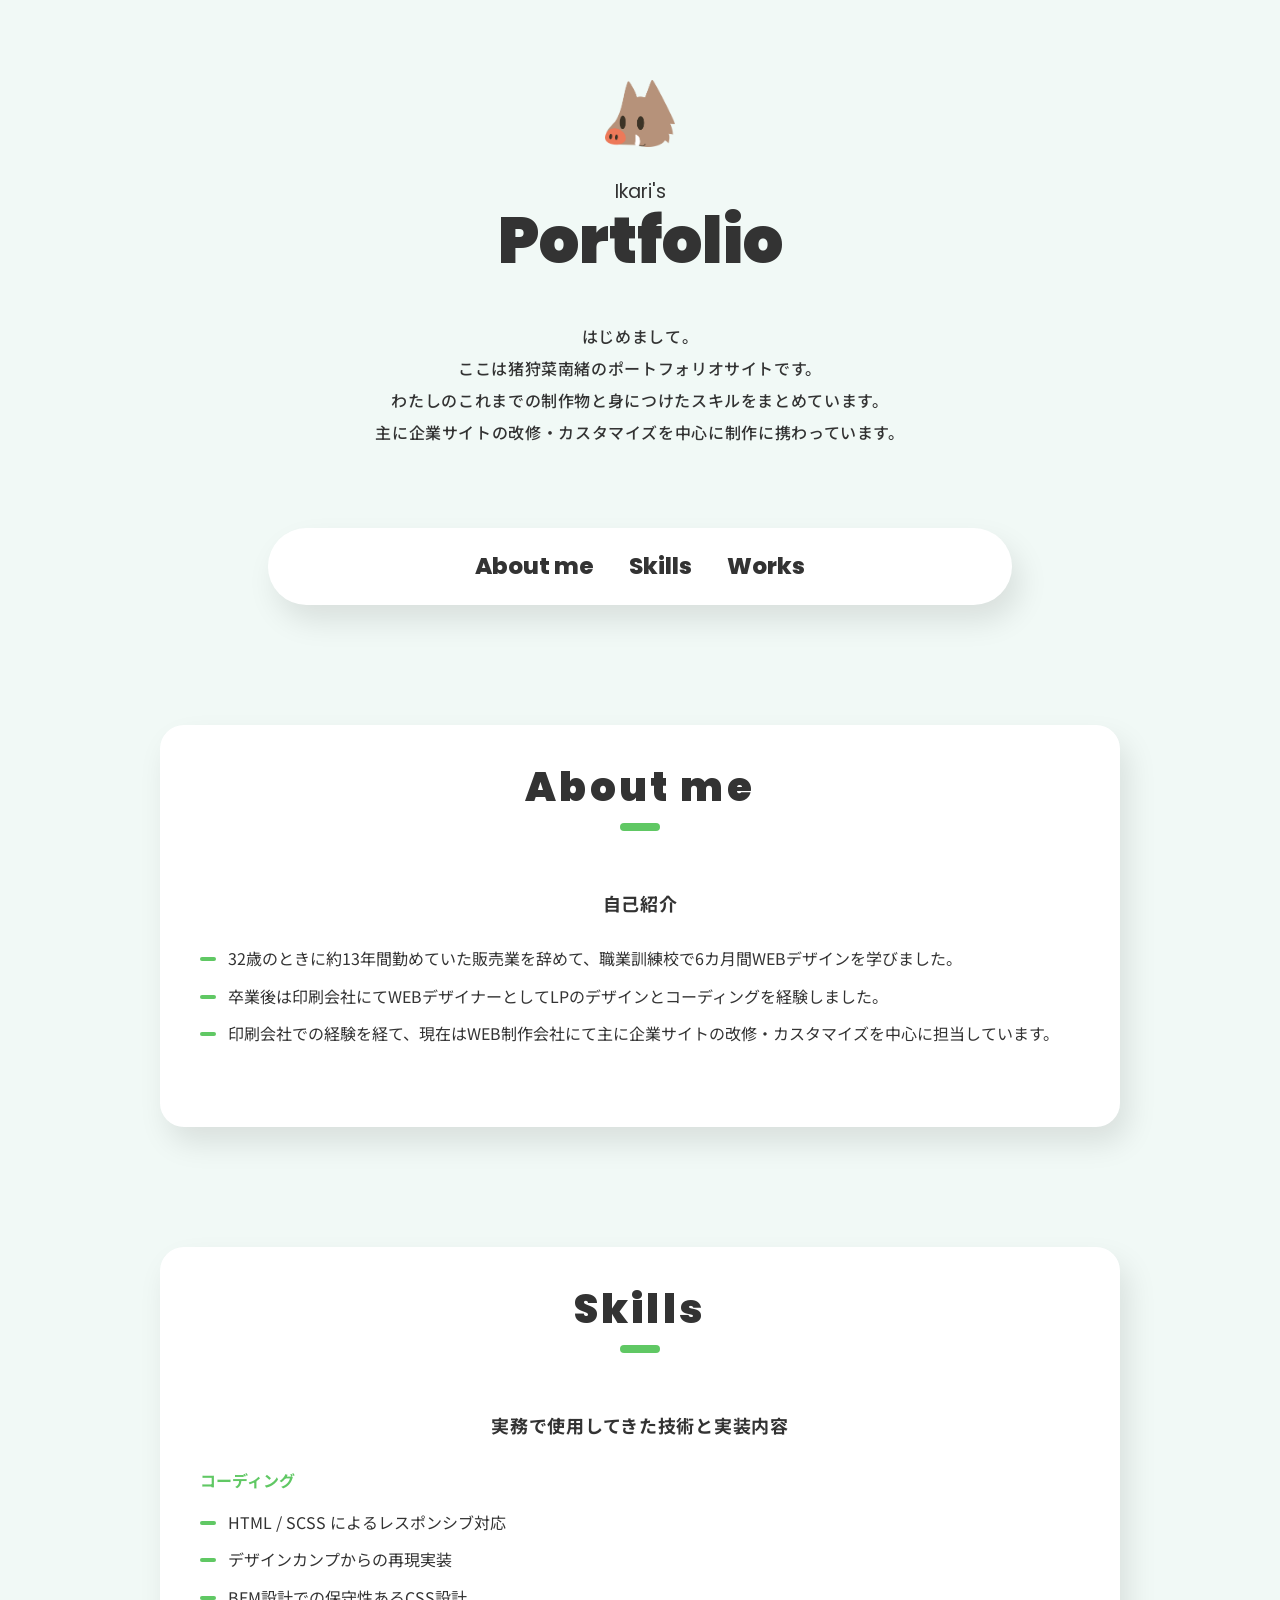
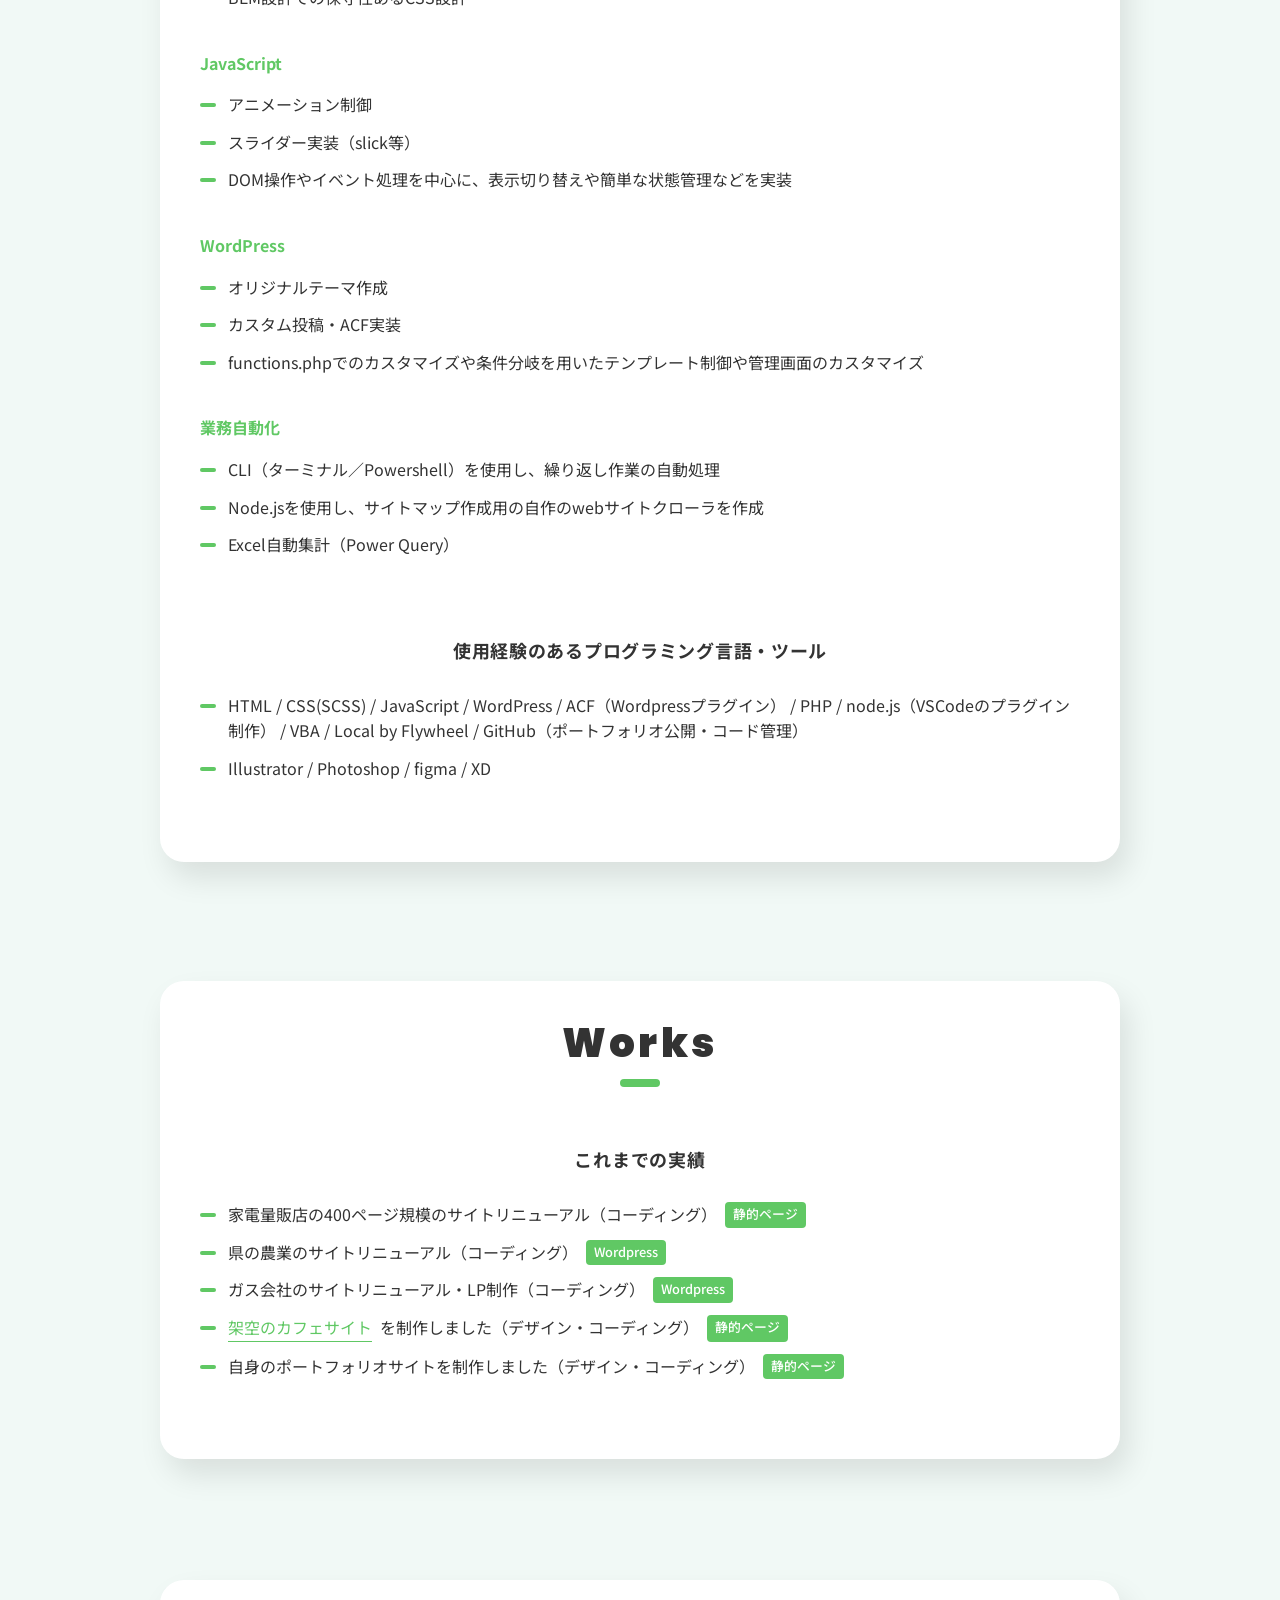
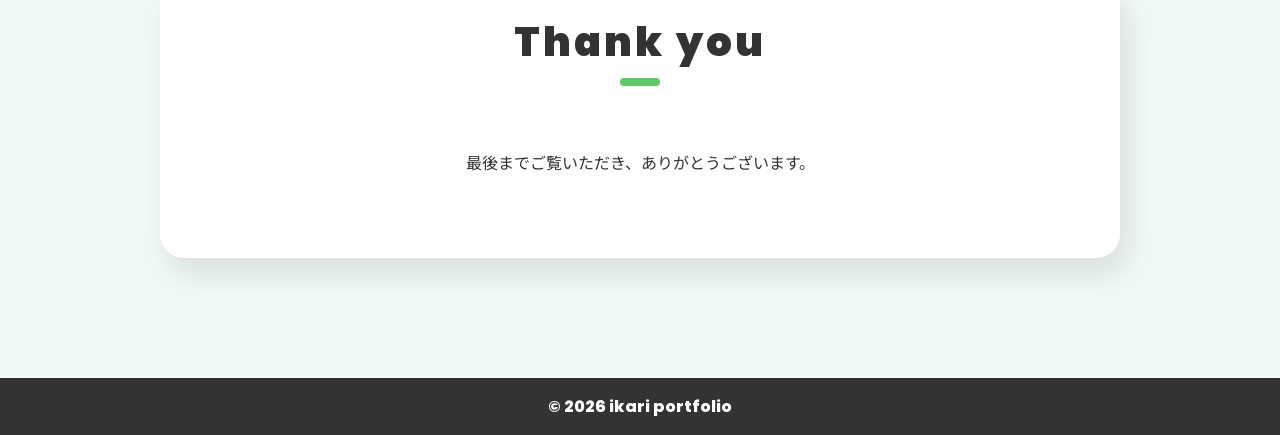
==== commit 5f1a2783: "commit" ====
--- a/index.html
+++ b/index.html
@@ -165,7 +165,7 @@
           <div class="inner">
             <h2 class="heading_02">Thank you</h2>
 
-            <p>最後まで見てくださり、<br class="sp-only">ありがとうございます。</p>
+            <p>最後までご覧いただき、<br class="sp-only">ありがとうございます。</p>
           </div>
         </section>
       </main>
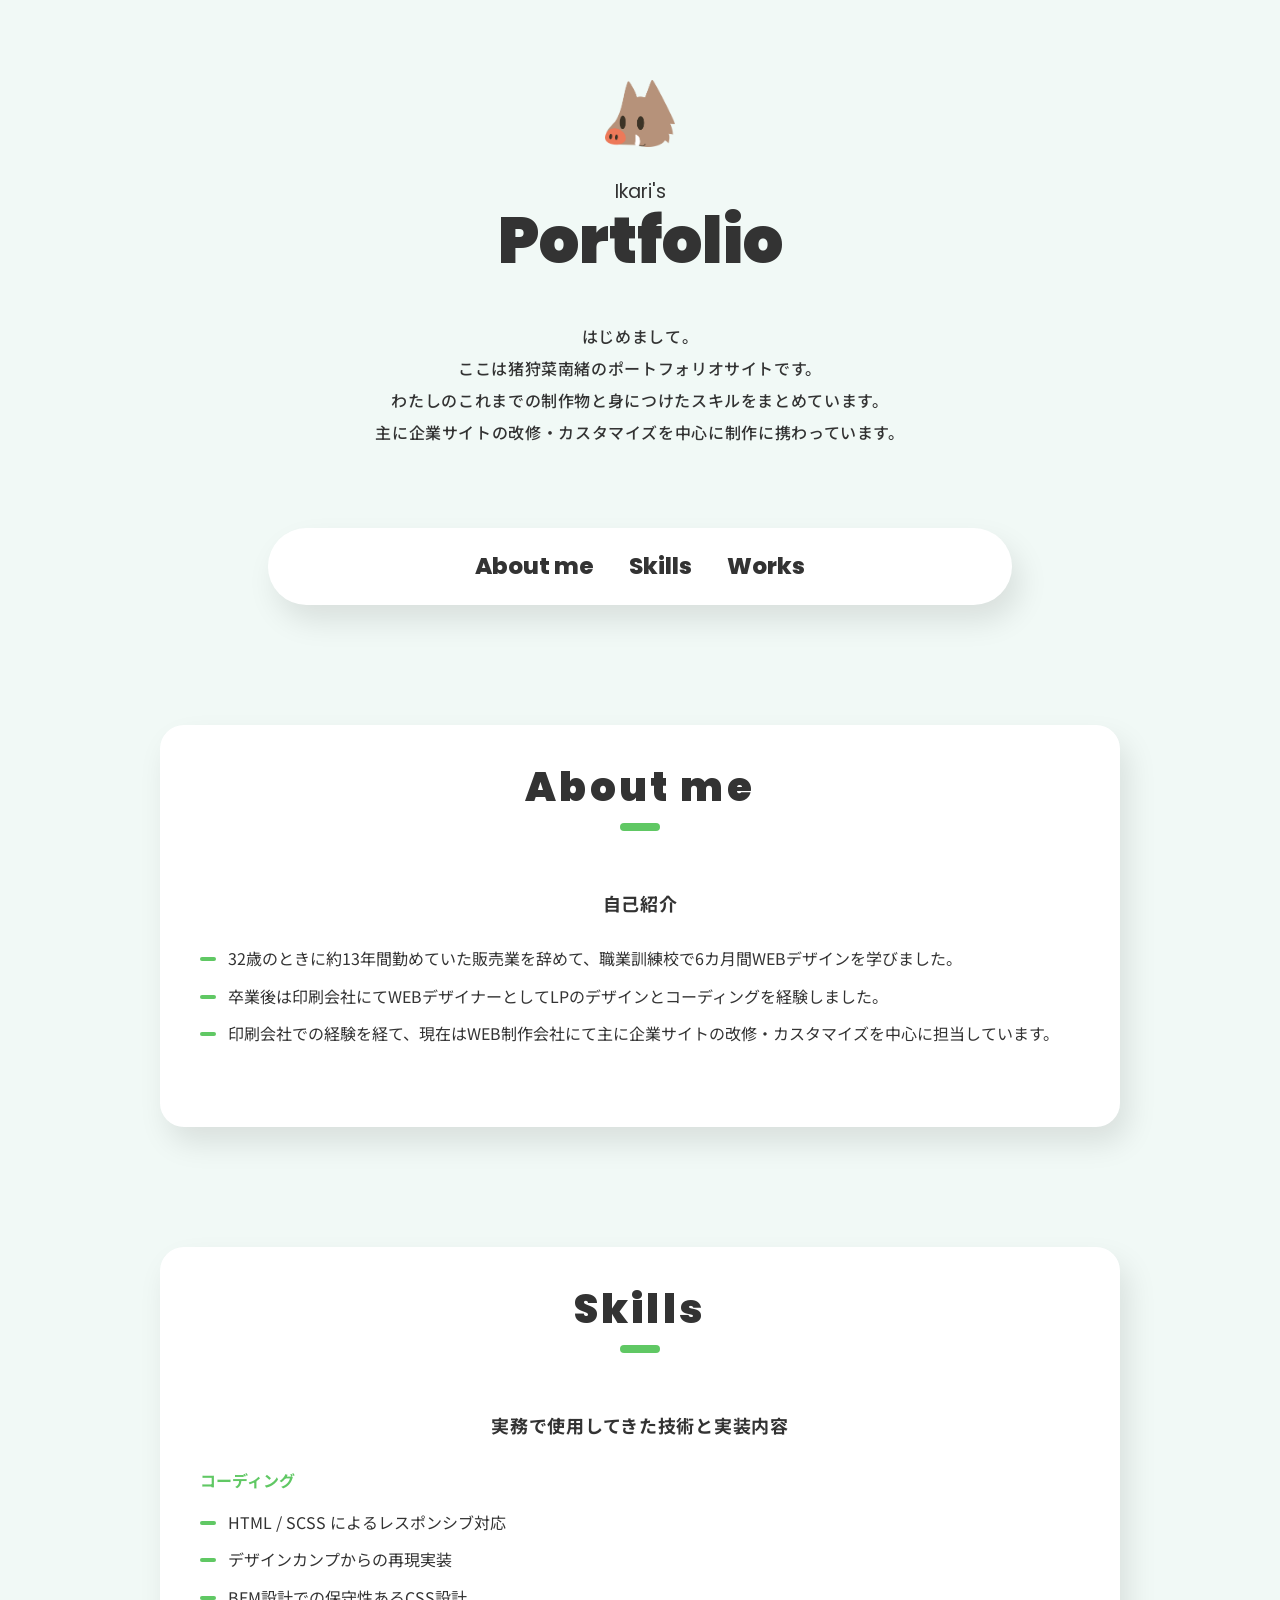
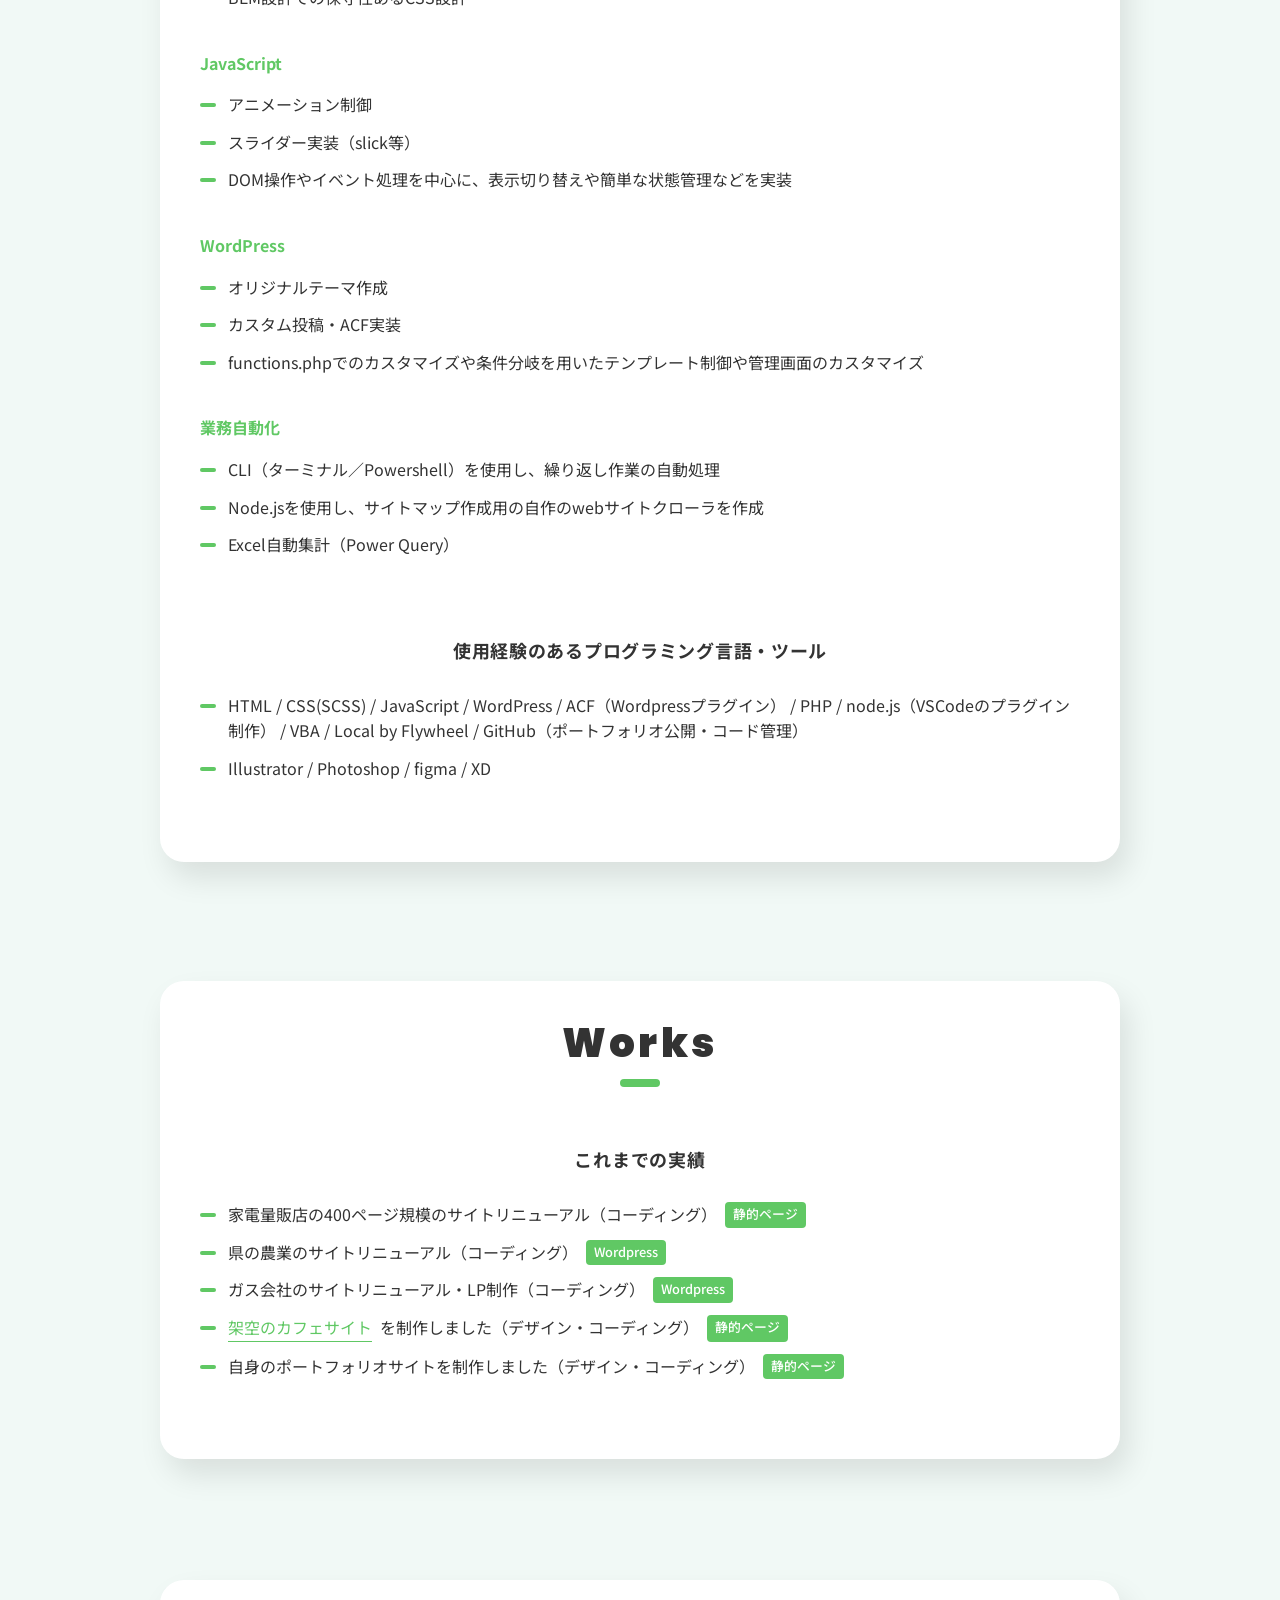
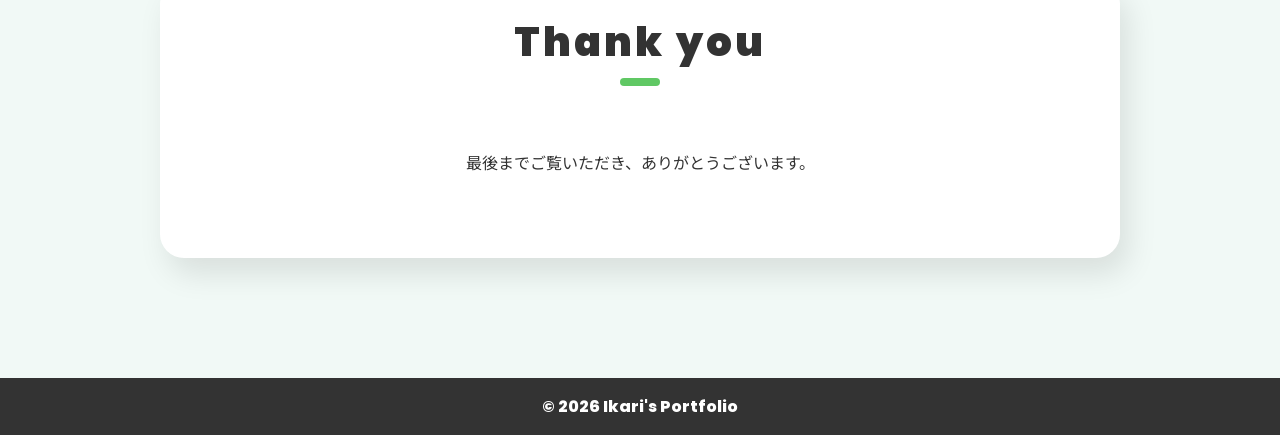
==== commit 259aade6: "commit" ====
--- a/index.html
+++ b/index.html
@@ -170,7 +170,7 @@
         </section>
       </main>
       <footer id="footer" class="footer">
-        <div class="footer__copy">© 2026 ikari portfolio</div>
+        <div class="footer__copy">© 2026 Ikari's Portfolio</div>
       </footer>
     </div>
     <script src="resource/js/effects.js" defer></script>
--- a/resource/css/main.css
+++ b/resource/css/main.css
@@ -753,7 +753,8 @@
   .portfolio .heading_01 {
     padding-top: 80px;
     margin-bottom: 20px;
-    font-size: 3.25rem;
+    font-size: 3.5rem;
+    gap: 4px;
   }
 }
 .portfolio .heading_01::before {
@@ -771,8 +772,8 @@
 }
 @media (max-width: 768px) {
   .portfolio .heading_01::before {
-    width: 60px;
-    height: 60px;
+    width: 56px;
+    height: 56px;
   }
 }
 .portfolio .heading_01 span {
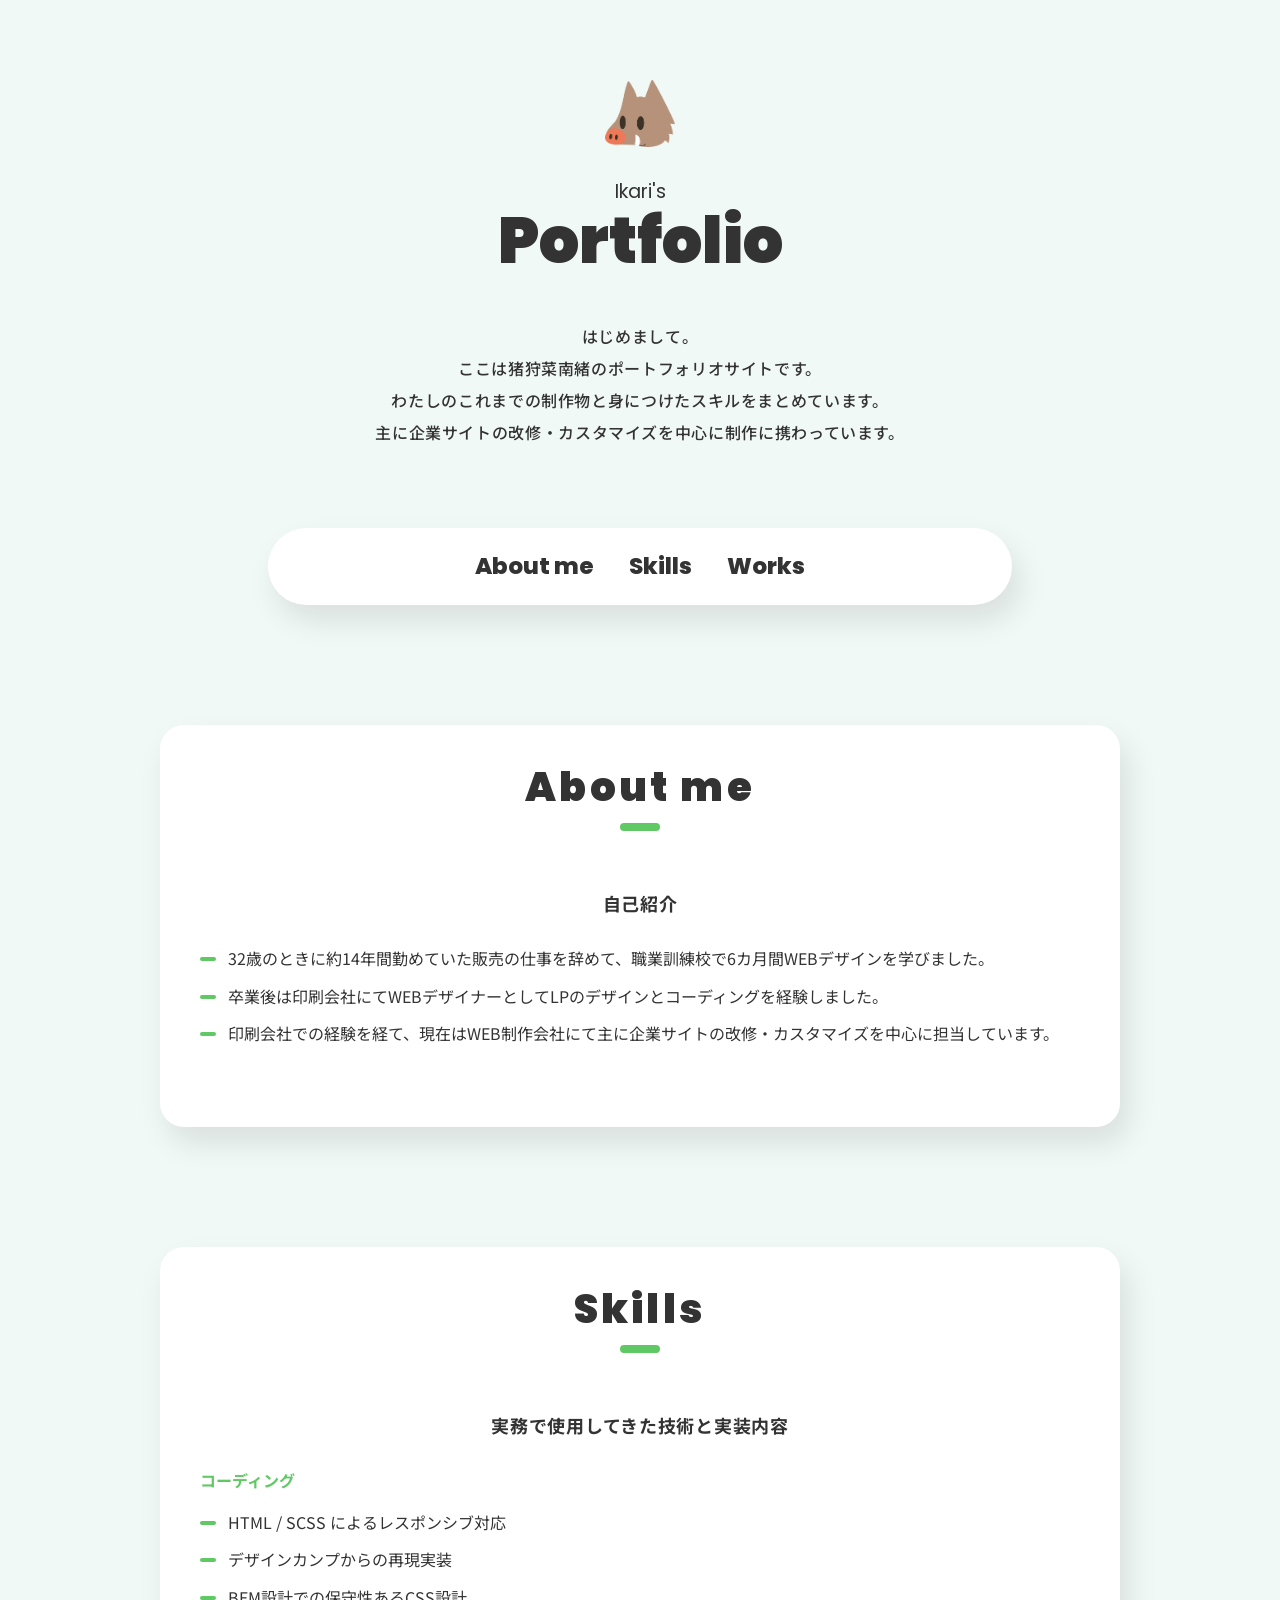
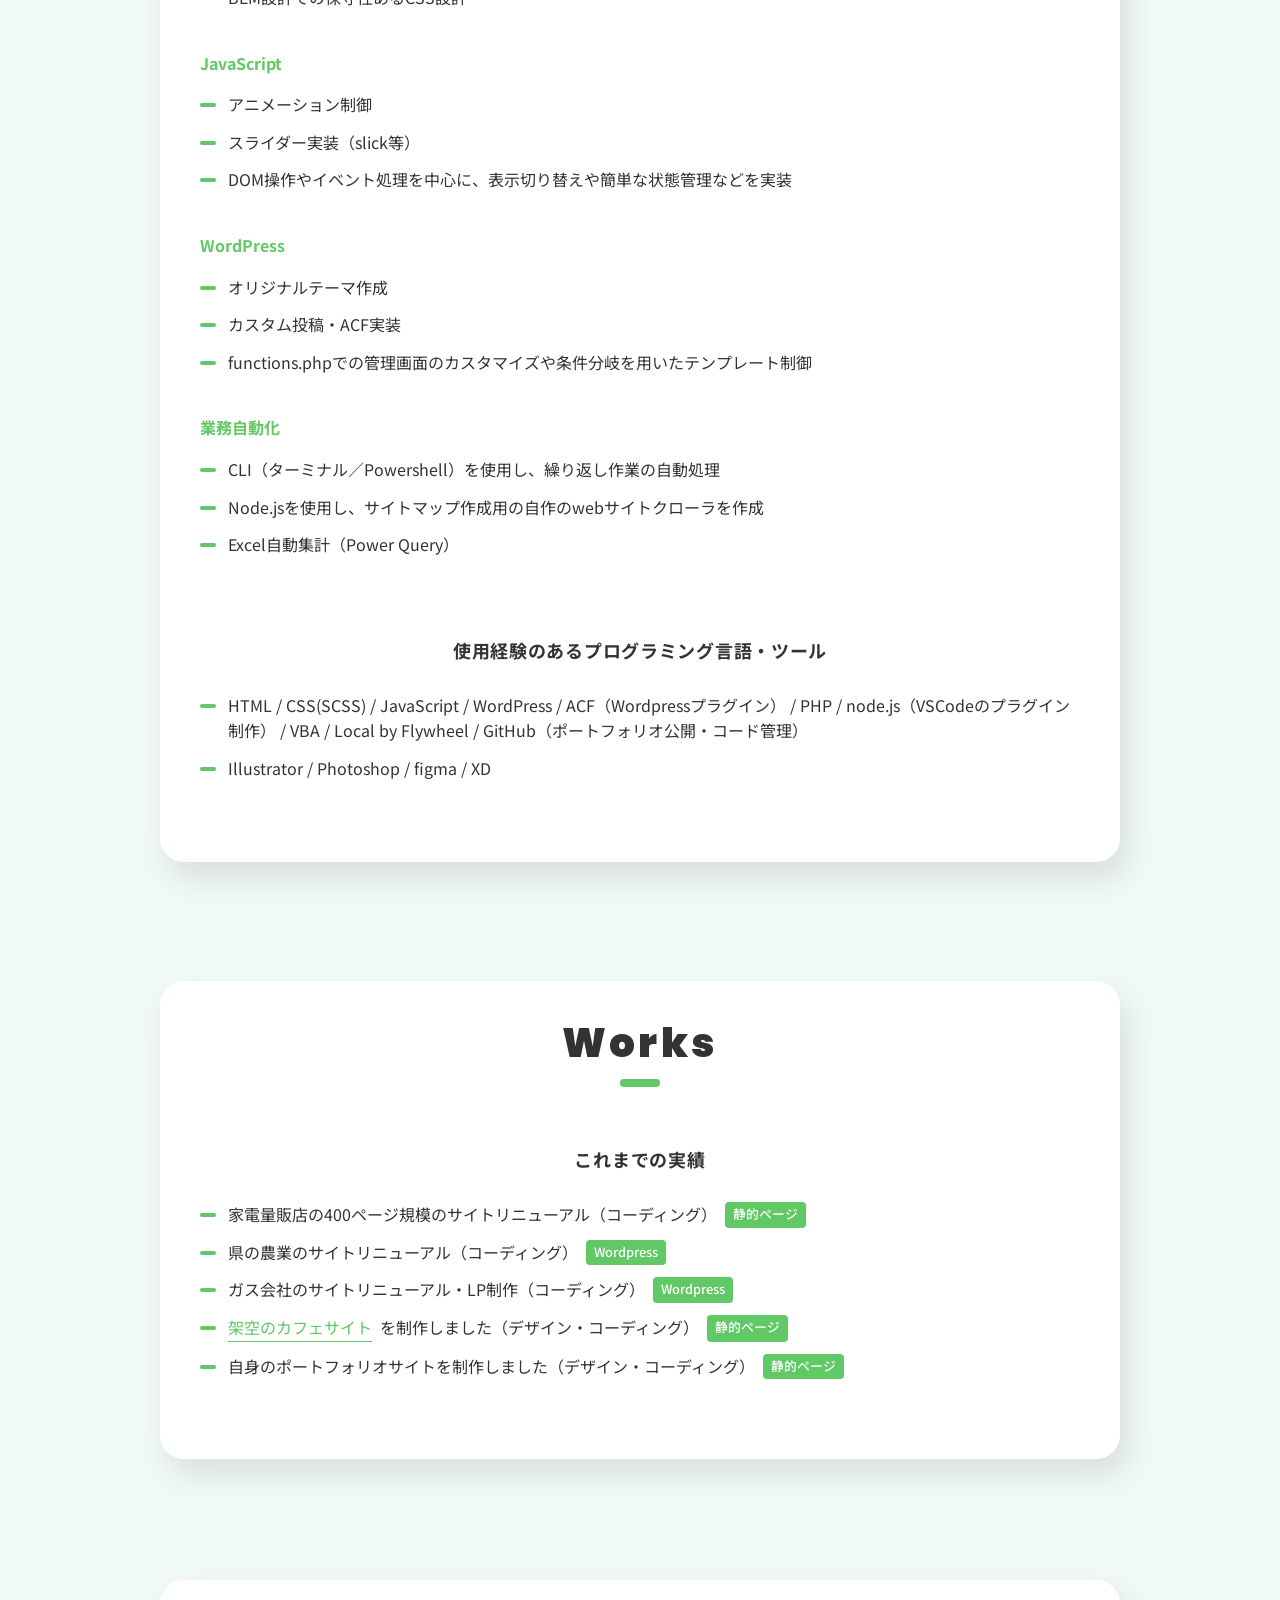
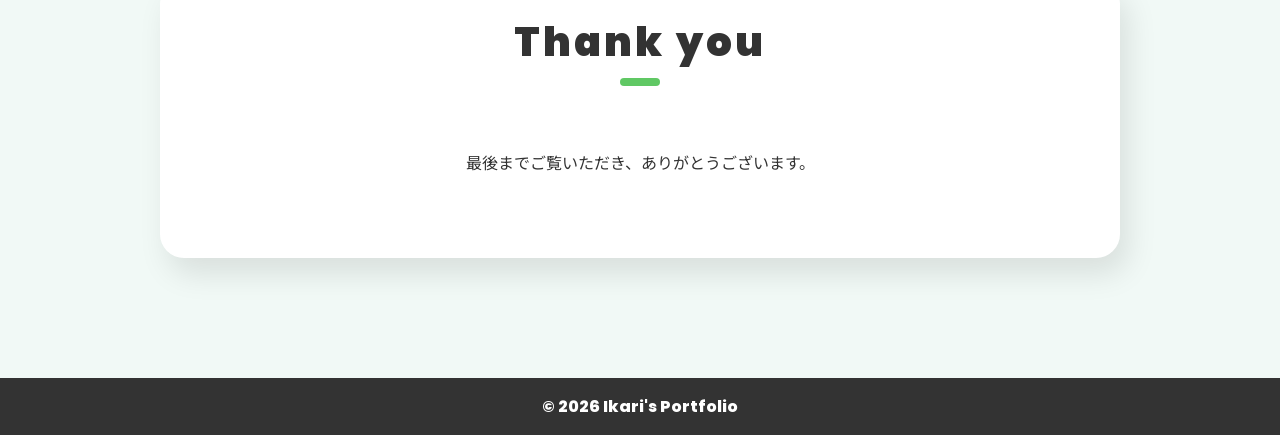
==== commit 7e825476: "text commit" ====
--- a/index.html
+++ b/index.html
@@ -66,7 +66,7 @@
             <h3 class="heading_03">自己紹介</h3>
             <ul class="portfolio__list">
               <li class="portfolio__item">
-                32歳のときに約13年間勤めていた販売業を辞めて、職業訓練校で6カ月間WEBデザインを学びました。
+                32歳のときに約14年間勤めていた販売の仕事を辞めて、職業訓練校で6カ月間WEBデザインを学びました。
               </li>
               <li class="portfolio__item">
                 卒業後は印刷会社にてWEBデザイナーとしてLPのデザインとコーディングを経験しました。
@@ -104,7 +104,7 @@
               <li class="portfolio__item">オリジナルテーマ作成</li>
               <li class="portfolio__item">カスタム投稿・ACF実装</li>
               <li class="portfolio__item">
-                functions.phpでのカスタマイズや条件分岐を用いたテンプレート制御や管理画面のカスタマイズ
+                functions.phpでの管理画面のカスタマイズや条件分岐を用いたテンプレート制御
               </li>
             </ul>
             <h4 class="heading_04">業務自動化</h4>
--- a/resource/css/main.css
+++ b/resource/css/main.css
@@ -159,7 +159,7 @@
   left: 0;
   width: clamp(1.875rem, 0.801rem + 2.24vw, 2.813rem);
   height: clamp(1.875rem, 0.801rem + 2.24vw, 2.813rem);
-  background: url(../images/logo_icon.webp) no-repeat;
+  background: url(../../../works/sample-cafe/images/logo_icon.webp) no-repeat;
   background-size: contain;
   -webkit-transform: translateY(-50%);
           transform: translateY(-50%);
@@ -469,7 +469,7 @@
   left: 0;
   width: clamp(1.875rem, 0.801rem + 2.24vw, 2.813rem);
   height: clamp(1.875rem, 0.801rem + 2.24vw, 2.813rem);
-  background: url(../images/logo_icon.webp) no-repeat;
+  background: url(../../../works/sample-cafe/images/logo_icon.webp) no-repeat;
   background-size: contain;
   -webkit-transform: translateY(-50%);
           transform: translateY(-50%);
@@ -934,7 +934,7 @@
   left: 0;
   width: clamp(1.875rem, 0.801rem + 2.24vw, 2.813rem);
   height: clamp(1.875rem, 0.801rem + 2.24vw, 2.813rem);
-  background: url(../images/logo_icon.webp) no-repeat;
+  background: url(../../../works/sample-cafe/images/logo_icon.webp) no-repeat;
   background-size: contain;
   -webkit-transform: translateY(-50%);
           transform: translateY(-50%);
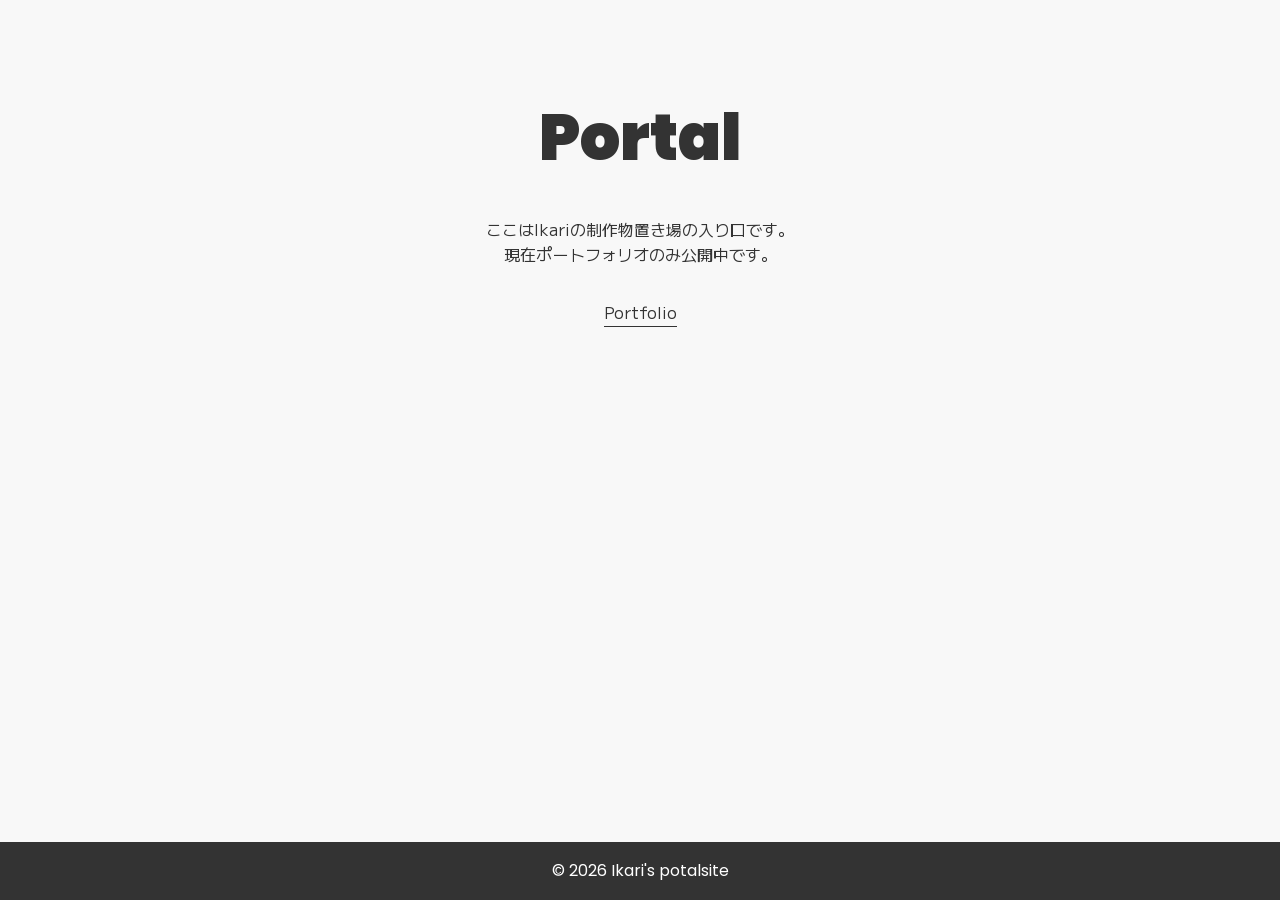
==== commit 7d140d7e: "Create portal site" ====
--- a/index.html
+++ b/index.html
@@ -1,179 +1,32 @@
-<!doctype html>
-<html lang="ja" class="page-preload">
+<!DOCTYPE html>
+<html lang="ja">
+
   <head>
-    <meta charset="UTF-8" />
-    <meta name="viewport" content="width=device-width, initial-scale=1.0" />
-    <title>Portfolio</title>
+    <meta charset="UTF-8">
+    <meta name="viewport" content="width=device-width, initial-scale=1.0">
+    <title>n-ikari Portal</title>
     <link rel="stylesheet" href="resource/css/main.css" />
     <meta name="robots" content="noindex, nofollow" />
     <link rel="icon" href="favicon.ico">
   </head>
+
   <body>
-    <div class="portfolio">
-      <div class="hero fade-up" data-stagger data-stagger-interval="600ms" data-stagger-base="300ms">
-        <h1 class="heading_01"><span>Ikari's</span>Portfolio</h1>
-        <div class="lead">
-          <p class="tac">はじめまして。</p>
-          <p>
-            ここは猪狩菜南緒のポートフォリオサイトです。<br />
-            わたしのこれまでの制作物と身につけたスキルをまとめています。<br />
-            主に企業サイトの改修・カスタマイズを中心に制作に携わっています。
-          </p>
+    <main>
+      <div class="portal">
+        <div class="contentMaxInner">
+          <h1 class="heading_01">Portal</h1>
+          <p>ここはIkariの制作物置き場の入り口です。</p>
+          <p>現在ポートフォリオのみ公開中です。</p>
+          <ul class="myworks__list">
+            <li><a class="linktext" href="/portfolio/">Portfolio</a></li>
+          </ul>
         </div>
+      </div>
+    </main>
+    <footer class="footer">
+       <div class="footer__copy">© 2026 Ikari's potalsite</div>
+    </footer>
 
-        <!-- 見出し（2番目）より「ちょい遅れ」にしたい -->
-        <!-- ① スタッガーの計算値に +120ms 上乗せするパターン -->
+  </body>
 
-        <!-- ② 完全に絶対値で指定したいなら（スタッガー無視） -->
-        <!-- <div class="btn " data-fade-delay-abs="720ms">
-        <a href="#reservation">ご予約はこちら</a>
-       </div> -->
-      </div>
-      <header id="header" class="header fade-up">
-        <div class="header__inner">
-          <!-- 開閉ボタン（モバイル） -->
-          <button class="nav__toggle" aria-expanded="false" aria-controls="navMenu" aria-label="メニューを開く">
-            <span class="nav__bar" aria-hidden="true"></span>
-            <span class="nav__bar" aria-hidden="true"></span>
-            <span class="nav__bar" aria-hidden="true"></span>
-          </button>
-
-          <!-- メニュー本体 -->
-          <nav id="navMenu" class="nav__menu" aria-label="メインメニュー">
-            <ul class="nav__list">
-              <li class="nav__item"><a href="#aboutme">About me</a></li>
-              <li class="nav__item"><a href="#skills">Skills</a></li>
-              <li class="nav__item"><a href="#works">Works</a></li>
-              <!-- <li class="nav__item"><a href="#focus">Focus</a></li>
-              <li class="nav__item"><a href="#contact">Contact</a></li> -->
-            </ul>
-          </nav>
-        </div>
-
-        <!-- オーバーレイ（モバイル時） -->
-        <div class="nav__overlay" hidden></div>
-      </header>
-      <main class="main">
-        <section
-          id="aboutme"
-          class="section fade-up"
-          data-stagger
-          data-stagger-interval="400ms"
-          data-stagger-base="100ms"
-        >
-          <div class="inner">
-            <h2 class="heading_02">About me</h2>
-            <h3 class="heading_03">自己紹介</h3>
-            <ul class="portfolio__list">
-              <li class="portfolio__item">
-                32歳のときに約14年間勤めていた販売の仕事を辞めて、職業訓練校で6カ月間WEBデザインを学びました。
-              </li>
-              <li class="portfolio__item">
-                卒業後は印刷会社にてWEBデザイナーとしてLPのデザインとコーディングを経験しました。
-              </li>
-              <li class="portfolio__item">
-                印刷会社での経験を経て、現在はWEB制作会社にて主に企業サイトの改修・カスタマイズを中心に担当しています。
-              </li>
-            </ul>
-          </div>
-        </section>
-        <section
-          id="skills"
-          class="section fade-up"
-          data-stagger
-          data-stagger-interval="400ms"
-          data-stagger-base="100ms"
-        >
-          <div class="inner">
-            <h2 class="heading_02">Skills</h2>
-            <h3 class="heading_03">実務で使用してきた技術と実装内容</h3>
-            <h4 class="heading_04">コーディング</h4>
-            <ul class="portfolio__list">
-              <li class="portfolio__item">HTML / SCSS によるレスポンシブ対応</li>
-              <li class="portfolio__item">デザインカンプからの再現実装</li>
-              <li class="portfolio__item">BEM設計での保守性あるCSS設計</li>
-            </ul>
-            <h4 class="heading_04">JavaScript</h4>
-            <ul class="portfolio__list">
-              <li class="portfolio__item">アニメーション制御</li>
-              <li class="portfolio__item">スライダー実装（slick等）</li>
-              <li class="portfolio__item">DOM操作やイベント処理を中心に、表示切り替えや簡単な状態管理などを実装</li>
-            </ul>
-            <h4 class="heading_04">WordPress</h4>
-            <ul class="portfolio__list">
-              <li class="portfolio__item">オリジナルテーマ作成</li>
-              <li class="portfolio__item">カスタム投稿・ACF実装</li>
-              <li class="portfolio__item">
-                functions.phpでの管理画面のカスタマイズや条件分岐を用いたテンプレート制御
-              </li>
-            </ul>
-            <h4 class="heading_04">業務自動化</h4>
-            <ul class="portfolio__list">
-              <li class="portfolio__item">CLI（ターミナル／Powershell）を使用し、繰り返し作業の自動処理</li>
-              <li class="portfolio__item">Node.jsを使用し、サイトマップ作成用の自作のwebサイトクローラを作成</li>
-              <li class="portfolio__item">Excel自動集計（Power Query）</li>
-            </ul>
-          </div>
-          <div class="inner">
-            <h3 class="heading_03">使用経験のあるプログラミング言語・ツール</h3>
-            <ul class="portfolio__list">
-              <li class="portfolio__item">
-                HTML / CSS(SCSS) / JavaScript / WordPress / ACF（Wordpressプラグイン） / PHP / node.js（VSCodeのプラグイン制作） / VBA / Local
-                by Flywheel / GitHub（ポートフォリオ公開・コード管理）
-              </li>
-              <li class="portfolio__item">Illustrator / Photoshop / figma / XD</li>
-            </ul>
-          </div>
-        </section>
-        <section
-          id="works"
-          class="section fade-up"
-          data-stagger
-          data-stagger-interval="400ms"
-          data-stagger-base="100ms"
-        >
-          <div class="inner">
-            <h2 class="heading_02">Works</h2>
-            <h3 class="heading_03">これまでの実績</h3>
-            <ul class="portfolio__list">
-              <li class="portfolio__item">
-                家電量販店の400ページ規模のサイトリニューアル（コーディング）<span class="label">静的ページ</span>
-              </li>
-              <li class="portfolio__item">
-                県の農業のサイトリニューアル（コーディング）<span class="label">Wordpress</span>
-              </li>
-              <li class="portfolio__item">
-                ガス会社のサイトリニューアル・LP制作（コーディング）<span class="label">Wordpress</span>
-              </li>
-              <li class="portfolio__item">
-                <a class="linktext" href="works/sample-cafe/" target="_blank">架空のカフェサイト</a
-                >を制作しました（デザイン・コーディング）<span class="label">静的ページ</span>
-              </li>
-              <li class="portfolio__item">
-                自身のポートフォリオサイトを制作しました（デザイン・コーディング）<span class="label">静的ページ</span>
-              </li>
-            </ul>
-          </div>
-        </section>
-        <section
-          id="thankyou"
-          class="section thankyou fade-up"
-          data-stagger
-          data-stagger-interval="400ms"
-          data-stagger-base="100ms"
-        >
-          <div class="inner">
-            <h2 class="heading_02">Thank you</h2>
-
-            <p>最後までご覧いただき、<br class="sp-only">ありがとうございます。</p>
-          </div>
-        </section>
-      </main>
-      <footer id="footer" class="footer">
-        <div class="footer__copy">© 2026 Ikari's Portfolio</div>
-      </footer>
-    </div>
-    <script src="resource/js/effects.js" defer></script>
-    <script src="resource/js/main.js" defer></script>
-  </body>
 </html>
--- a/resource/css/main.css
+++ b/resource/css/main.css
@@ -1,6 +1,6 @@
 @charset "UTF-8";
 @import url("https://fonts.googleapis.com/css2?family=Noto+Sans+JP:wght@100..900&family=Playfair+Display:ital,wght@0,400..900;1,400..900&display=swap");
-@import url("https://fonts.googleapis.com/css2?family=Poppins:wght@800;900&display=swap");
+@import url("https://fonts.googleapis.com/css2?family=M+PLUS+1:wght@100..900&family=Poppins:ital,wght@0,100;0,200;0,300;0,400;0,500;0,600;0,700;0,800;0,900;1,100;1,200;1,300;1,400;1,500;1,600;1,700;1,800;1,900&display=swap");
 *,
 ::before,
 ::after {
@@ -73,10 +73,10 @@
   --scroll-fade-duration: 0.8s;
   --scroll-fade-ease: cubic-bezier(0.2, 0.6, 0.2, 1);
   --nav-height: auto;
-  --nav-bg: #f9f6f1; /* ヘッダー背景 */
-  --nav-fg: #5c5245; /* 文字色 */
-  --nav-btn: #8b5e3c; /* アクセント */
-  --menu-bg: #f9f6f1; /* モバイルメニュー背景 */
+  --nav-bg: #000; /* ヘッダー背景 */
+  --nav-fg: #333; /* 文字色 */
+  --nav-btn: #000; /* アクセント */
+  --menu-bg: #000; /* モバイルメニュー背景 */
   --overlay-bg: rgba(0, 0, 0, 0.5);
   --gap-x: 20px;
   --speed: 0.5s; /* アニメ速度 */
@@ -94,418 +94,23 @@
 /* =========================
    Header (BEM)
    ========================= */
-#sample-cafe .header {
-  display: -webkit-box;
-  display: -webkit-flex;
-  display: -ms-flexbox;
-  display: flex;
-  -webkit-box-align: center;
-  -webkit-align-items: center;
-      -ms-flex-align: center;
-          align-items: center;
-  position: -webkit-sticky;
-  position: sticky;
-  top: 0;
-  z-index: 50;
-  height: var(--nav-height);
-  padding: 1.25rem 1.875rem;
-  background: var(--nav-bg);
-  color: var(--nav-fg);
-  font-family: "Playfair Display", "Noto Sans JP", sans-serif;
-  font-weight: 800;
-}
-@media (max-width: 768px) {
-  #sample-cafe .header {
-    padding: 1rem;
-  }
-}
-#sample-cafe .header__inner {
-  display: grid;
-  -webkit-box-align: center;
-  -webkit-align-items: center;
-      -ms-flex-align: center;
-          align-items: center;
-  gap: var(--gap-x);
-  grid-template-columns: 1fr auto;
-  width: min(1920px, 100%);
-  margin: 0 auto;
-}
-#sample-cafe .header__brand {
-  display: -webkit-inline-box;
-  display: -webkit-inline-flex;
-  display: -ms-inline-flexbox;
-  display: inline-flex;
-  -webkit-box-align: center;
-  -webkit-align-items: center;
-      -ms-flex-align: center;
-          align-items: center;
-  position: relative;
-  height: var(--nav-height);
-  padding-left: 47px;
-  font-weight: 700;
-  font-size: clamp(1.25rem, 0.963rem + 0.6vw, 1.5rem);
-  letter-spacing: 0.02em;
-  text-decoration: none;
-  color: #8b5e3c;
-}
-@media (max-width: 768px) {
-  #sample-cafe .header__brand {
-    padding-left: 40px;
-  }
-}
-#sample-cafe .header__brand::before {
+.footer {
   position: absolute;
-  top: 50%;
-  left: 0;
-  width: clamp(1.875rem, 0.801rem + 2.24vw, 2.813rem);
-  height: clamp(1.875rem, 0.801rem + 2.24vw, 2.813rem);
-  background: url(../../../works/sample-cafe/images/logo_icon.webp) no-repeat;
-  background-size: contain;
-  -webkit-transform: translateY(-50%);
-          transform: translateY(-50%);
-  content: "";
-}
-#sample-cafe .header {
-  /* ===== PCナビ ===== */
-}
-#sample-cafe .header .nav__menu {
-  display: block;
-}
-#sample-cafe .header .nav__list {
-  font-size: clamp(1.25rem, 0.963rem + 0.6vw, 1.5rem);
-  display: -webkit-box;
-  display: -webkit-flex;
-  display: -ms-flexbox;
-  display: flex;
-  -webkit-box-orient: horizontal;
-  -webkit-box-direction: normal;
-  -webkit-flex-direction: row;
-      -ms-flex-direction: row;
-          flex-direction: row;
-  -webkit-box-pack: center;
-  -webkit-justify-content: center;
-      -ms-flex-pack: center;
-          justify-content: center;
-  -webkit-box-align: center;
-  -webkit-align-items: center;
-      -ms-flex-align: center;
-          align-items: center;
-  gap: clamp(1.25rem, -0.183rem + 2.98vw, 2.5rem);
-}
-#sample-cafe .header {
-  /* a と サブメニューボタンの共通 */
-}
-#sample-cafe .header .nav__item > a,
-#sample-cafe .header .nav__submenu-toggle {
-  position: relative;
-  border: 0;
-  background: transparent;
-  font: inherit;
-  color: var(--nav-fg);
-  cursor: pointer;
-}
-#sample-cafe .header .nav__item > a::after,
-#sample-cafe .header .nav__submenu-toggle::after {
-  display: block;
-  position: absolute;
+  width: 100%;
   bottom: 0;
   left: 0;
-  width: 0;
-  height: 1px;
-  background-color: #c08a5c;
-  -webkit-transition: 0.2s all;
-  transition: 0.2s all;
-  content: "";
-}
-#sample-cafe .header .nav__item > a:hover,
-#sample-cafe .header .nav__submenu-toggle:hover {
-  opacity: 1;
-}
-#sample-cafe .header .nav__item > a:hover::after,
-#sample-cafe .header .nav__submenu-toggle:hover::after {
-  width: 100%;
-}
-#sample-cafe .header {
-  /* サブメニュー（PCはホバー/フォーカスで開く） */
-}
-#sample-cafe .header .nav__item--parent {
-  position: relative;
-}
-#sample-cafe .header .nav__item--parent:where(:hover, :focus-within) > .nav__submenu {
-  display: block;
-}
-#sample-cafe .header .nav__submenu {
-  display: none;
-  position: absolute;
-  top: calc(100% + 8px);
-  left: 0;
-  min-width: 180px;
-  margin: 0;
-  padding: 8px;
-  border-radius: var(--radius, 12px); /* ← 未定義時は12pxに */
-  -webkit-box-shadow: 0 10px 24px rgba(0, 0, 0, 0.25);
-          box-shadow: 0 10px 24px rgba(0, 0, 0, 0.25);
-  background: #1f2937;
-  list-style: none;
-}
-#sample-cafe .header .nav__submenu a {
-  display: block;
-  padding: 10px 12px;
-  border-radius: 8px;
-  text-decoration: none;
-  color: var(--nav-fg);
-}
-#sample-cafe .header .nav__submenu a:hover {
-  background: color-mix(in srgb, var(--nav-fg) 10%, transparent);
-}
-#sample-cafe .header {
-  /* ハンバーガー */
-}
-#sample-cafe .header .nav__toggle {
-  display: none;
-  z-index: 11;
-  width: 24px;
-  height: 44px;
-  border: 0;
-  border-radius: 10px;
-  background: transparent;
-  cursor: pointer;
-  justify-self: end;
-}
-#sample-cafe .header .nav__bar {
-  display: block;
-  width: 24px;
-  height: 2px;
-  margin: 0 auto;
-  border-radius: 4px;
-  background: var(--nav-btn);
-  -webkit-transition: opacity var(--speed), -webkit-transform var(--speed);
-  transition: opacity var(--speed), -webkit-transform var(--speed);
-  transition: transform var(--speed), opacity var(--speed);
-  transition: transform var(--speed), opacity var(--speed), -webkit-transform var(--speed);
-  -webkit-transform-origin: center;
-          transform-origin: center;
-}
-#sample-cafe .header {
-  /* ===== モバイル（768px以下） ===== */
-}
-@media (max-width: 768px) {
-  #sample-cafe .header__inner {
-    grid-template-columns: 1fr auto;
-  }
-  #sample-cafe .header .nav__toggle {
-    display: -webkit-box;
-    display: -webkit-flex;
-    display: -ms-flexbox;
-    display: flex;
-    -webkit-box-orient: vertical;
-    -webkit-box-direction: normal;
-    -webkit-flex-direction: column;
-        -ms-flex-direction: column;
-            flex-direction: column;
-    -webkit-box-pack: center;
-    -webkit-justify-content: center;
-        -ms-flex-pack: center;
-            justify-content: center;
-    -webkit-box-align: center;
-    -webkit-align-items: center;
-        -ms-flex-align: center;
-            align-items: center;
-    gap: 8px;
-  }
-  #sample-cafe .header {
-    /* ドロワー */
-  }
-  #sample-cafe .header .nav__menu {
-    position: fixed;
-    inset: 0 0 0 auto; /* 右から出る */
-    z-index: 10;
-    width: min(74vw, 360px); /* フル幅ドロワー。固定幅なら min(84vw, 360px) に */
-    height: 100svh;
-    min-height: 292px;
-    padding: 60px 16px 40px;
-    overflow-y: auto;
-    background: var(--menu-bg);
-    text-align: center;
-    -webkit-transition: -webkit-transform var(--speed) ease;
-    transition: -webkit-transform var(--speed) ease;
-    transition: transform var(--speed) ease;
-    transition: transform var(--speed) ease, -webkit-transform var(--speed) ease;
-    -webkit-transform: translateX(100%);
-            transform: translateX(100%);
-    -webkit-overflow-scrolling: touch;
-  }
-  #sample-cafe .header .nav__list {
-    -webkit-box-orient: vertical;
-    -webkit-box-direction: normal;
-    -webkit-flex-direction: column;
-        -ms-flex-direction: column;
-            flex-direction: column;
-    -webkit-box-align: stretch;
-    -webkit-align-items: stretch;
-        -ms-flex-align: stretch;
-            align-items: stretch;
-    gap: 24px;
-  }
-  #sample-cafe .header {
-    /* サブメニュー（モバイルはアコーディオン） */
-  }
-  #sample-cafe .header .nav__submenu {
-    display: none;
-    position: static;
-    padding: 6px 0 0;
-    -webkit-box-shadow: none;
-            box-shadow: none;
-    background: transparent;
-  }
-  #sample-cafe .header .nav__submenu a {
-    padding: 10px 12px 10px 24px;
-  }
-  #sample-cafe .header {
-    /* オーバーレイ */
-  }
-  #sample-cafe .header .nav__overlay {
-    position: fixed;
-    inset: 0;
-    z-index: 9;
-    background: var(--overlay-bg);
-    -webkit-backdrop-filter: blur(1px);
-            backdrop-filter: blur(1px);
-  }
-  #sample-cafe .header .nav__overlay[hidden] {
-    display: none;
-  }
-  #sample-cafe .header {
-    /* 開閉状態（.header に付く） */
-  }
-  #sample-cafe .header.is-open .nav__menu {
-    -webkit-transform: translateX(0%);
-            transform: translateX(0%);
-  }
-  #sample-cafe .header.is-open .nav__overlay {
-    display: block;
-    z-index: 9;
-  }
-  #sample-cafe .header.is-open {
-    /* ハンバーガー → × */
-  }
-  #sample-cafe .header.is-open .nav__bar:nth-child(1) {
-    -webkit-transform: translateY(8px) rotate(28deg);
-            transform: translateY(8px) rotate(28deg);
-  }
-  #sample-cafe .header.is-open .nav__bar:nth-child(2) {
-    opacity: 0;
-  }
-  #sample-cafe .header.is-open .nav__bar:nth-child(3) {
-    -webkit-transform: translateY(-12px) rotate(-28deg);
-            transform: translateY(-12px) rotate(-28deg);
-  }
-  #sample-cafe .header {
-    /* ブレークポイント切替直後のみアニメ無効（JSで .no-anim を一瞬付与） */
-  }
-  #sample-cafe .header.no-anim .nav__menu {
-    -webkit-transition: none !important;
-    transition: none !important;
-  }
-}
-
-#sample-cafe .footer__bg {
-  padding-block: 80px;
-  background: url(../../works/sample-cafe/images/fotter_bg.webp) no-repeat;
-  background-size: cover;
-  background-position: center;
-}
-#sample-cafe .footer {
+}
+.footer__copy {
+  font-family: "Poppins", sans-serif;
+  padding-block: 1rem;
+  background: #333;
+  color: #fff;
   text-align: center;
 }
-#sample-cafe .footer__inner {
-  width: 90%;
-  margin-inline: auto;
-  display: -webkit-box;
-  display: -webkit-flex;
-  display: -ms-flexbox;
-  display: flex;
-  -webkit-box-orient: vertical;
-  -webkit-box-direction: normal;
-  -webkit-flex-direction: column;
-      -ms-flex-direction: column;
-          flex-direction: column;
-  -webkit-box-pack: center;
-  -webkit-justify-content: center;
-      -ms-flex-pack: center;
-          justify-content: center;
-  -webkit-box-align: center;
-  -webkit-align-items: center;
-      -ms-flex-align: center;
-          align-items: center;
-  gap: 1.5rem;
-}
-#sample-cafe .footer__brand {
-  display: -webkit-inline-box;
-  display: -webkit-inline-flex;
-  display: -ms-inline-flexbox;
-  display: inline-flex;
-  -webkit-box-align: center;
-  -webkit-align-items: center;
-      -ms-flex-align: center;
-          align-items: center;
-  position: relative;
-  height: var(--nav-height);
-  padding-left: 47px;
-  font-weight: 700;
-  font-size: clamp(1.25rem, 0.963rem + 0.6vw, 1.5rem);
-  letter-spacing: 0.02em;
-  text-decoration: none;
-  color: #8b5e3c;
-}
-@media (max-width: 768px) {
-  #sample-cafe .footer__brand {
-    padding-left: 40px;
-  }
-}
-#sample-cafe .footer__brand::before {
-  position: absolute;
-  top: 50%;
-  left: 0;
-  width: clamp(1.875rem, 0.801rem + 2.24vw, 2.813rem);
-  height: clamp(1.875rem, 0.801rem + 2.24vw, 2.813rem);
-  background: url(../../../works/sample-cafe/images/logo_icon.webp) no-repeat;
-  background-size: contain;
-  -webkit-transform: translateY(-50%);
-          transform: translateY(-50%);
-  content: "";
-}
-#sample-cafe .footer__sns_list {
-  display: -webkit-box;
-  display: -webkit-flex;
-  display: -ms-flexbox;
-  display: flex;
-  -webkit-box-orient: horizontal;
-  -webkit-box-direction: normal;
-  -webkit-flex-direction: row;
-      -ms-flex-direction: row;
-          flex-direction: row;
-  -webkit-box-pack: center;
-  -webkit-justify-content: center;
-      -ms-flex-pack: center;
-          justify-content: center;
-  -webkit-box-align: center;
-  -webkit-align-items: center;
-      -ms-flex-align: center;
-          align-items: center;
-  gap: 1.5rem;
-}
-#sample-cafe .footer__sns_list li {
-  background: #fff;
-  padding: 0.5rem;
-  border-radius: 8px;
-  max-width: 48px;
-}
-#sample-cafe .footer__sns_list li img {
-  width: 100%;
-}
-#sample-cafe .footer__copy {
-  font-family: "Playfair Display", "Noto Sans JP", sans-serif;
+@media (max-width: 768px) {
+  .footer__copy {
+    font-size: 0.875rem;
+  }
 }
 
 .btn {
@@ -550,16 +155,16 @@
   max-width: 430px;
   color: #fff;
   font-weight: 700;
-  background: #8b5e3c;
+  background: #000;
   padding: 1.5rem 3rem;
   font-size: clamp(1rem, 0.964rem + 0.18vw, 1.125rem);
-  border: 1px solid #f9f6f1;
+  border: 1px solid #000;
   border-radius: 8px;
   -webkit-transition: all 0.3s;
   transition: all 0.3s;
 }
 .btn a:hover {
-  background: #c08a5c;
+  background: #000;
   opacity: 1;
 }
 
@@ -694,37 +299,46 @@
   font-style: normal;
 }
 
-body:has(.portfolio) {
-  font-family: "Noto Sans JP", sans-serif;
+body {
+  font-family: "M PLUS 1", sans-serif;
   font-size: 16px;
   line-height: 1.6;
-  background: #f1f9f6;
+  background: #f8f8f8;
   color: #333;
-}
-@media (max-width: 768px) {
-  body:has(.portfolio) {
+  height: 100vh;
+}
+@media (max-width: 768px) {
+  body {
     font-size: 0.875rem;
   }
 }
 
-.portfolio {
+.contentMaxInner {
+  max-width: 1000px;
+  width: 90%;
+  margin-inline: auto;
+}
+
+.portal {
   position: relative;
-}
-.portfolio h1,
-.portfolio h2 {
+  text-align: center;
+}
+.portal h1,
+.portal h2 {
   font-family: "Poppins", sans-serif;
   font-weight: 900;
   font-style: normal;
-}
-.portfolio .inner + .inner {
+  color: #333;
+}
+.portal .inner + .inner {
   margin-top: 80px;
 }
 @media (max-width: 768px) {
-  .portfolio .inner + .inner {
+  .portal .inner + .inner {
     margin-top: 60px;
   }
 }
-.portfolio .heading_01 {
+.portal .heading_01 {
   position: relative;
   width: 100%;
   padding-top: 100px;
@@ -750,474 +364,25 @@
           align-items: center;
 }
 @media (max-width: 768px) {
-  .portfolio .heading_01 {
+  .portal .heading_01 {
     padding-top: 80px;
     margin-bottom: 20px;
     font-size: 3.5rem;
     gap: 4px;
   }
 }
-.portfolio .heading_01::before {
-  content: "";
-  position: absolute;
-  top: 0;
-  left: 50%;
-  -webkit-transform: translateX(-50%);
-          transform: translateX(-50%);
-  background: url(../images/inoshishi_01.png) no-repeat;
-  background-size: contain;
-  width: 70px;
-  height: 70px;
-  z-index: 10;
-}
-@media (max-width: 768px) {
-  .portfolio .heading_01::before {
-    width: 56px;
-    height: 56px;
-  }
-}
-.portfolio .heading_01 span {
+.portal .heading_01 span {
   font-weight: 400;
   font-size: 0.3em;
 }
-.portfolio .heading_02 {
+.portal .heading_01--ja {
+  font-family: "M PLUS 1", sans-serif;
   position: relative;
-  padding-bottom: 12px;
-  margin-bottom: 60px;
-  font-size: 2.5rem;
-  letter-spacing: 0.08em;
-  text-align: center;
-}
-@media (max-width: 768px) {
-  .portfolio .heading_02 {
-    margin-bottom: 40px;
-    font-size: 1.75rem;
-  }
-}
-.portfolio .heading_02::after {
-  content: "";
-  position: absolute;
-  bottom: 0;
-  left: 50%;
-  -webkit-transform: translateX(-50%);
-          transform: translateX(-50%);
-  width: 40px;
-  height: 8px;
-  background: #60c864;
-  border-radius: 8px;
-}
-@media (max-width: 768px) {
-  .portfolio .heading_02::after {
-    width: 24px;
-    height: 6px;
-  }
-}
-.portfolio .heading_03 {
-  margin-bottom: 30px;
-  font-size: 1.125rem;
-  letter-spacing: 0.04em;
-  line-height: 1.4;
-  text-align: center;
-  font-weight: 700;
-}
-@media (max-width: 768px) {
-  .portfolio .heading_03 {
-    margin-bottom: 30px;
-    font-size: 1rem;
-  }
-}
-.portfolio .heading_03--green {
-  font-weight: 700;
-  font-size: 1.125rem;
-  margin-bottom: 30px;
-}
-@media (max-width: 768px) {
-  .portfolio .heading_03--green {
-    font-size: 1rem;
-  }
-}
-.portfolio .heading_04 {
-  color: #60c864;
-  font-weight: 700;
-  margin-bottom: 16px;
-}
-.portfolio ul + h4 {
-  margin-top: 40px;
-}
-.portfolio .tac {
-  text-align: center;
-}
-.portfolio .linktext {
-  color: #60c864;
-  border-bottom: 1px solid #60c864;
-}
-.portfolio .label {
-  background: #60c864;
-  color: #fff;
-  border-radius: 4px;
-  padding: 2px 8px;
-  font-weight: 500;
-  font-size: 0.8em;
-}
-.portfolio .header {
-  width: 90%;
-  max-width: 744px;
-  margin-inline: auto;
-  margin-bottom: 120px;
-  display: -webkit-box;
-  display: -webkit-flex;
-  display: -ms-flexbox;
-  display: flex;
-  -webkit-box-pack: center;
-  -webkit-justify-content: center;
-      -ms-flex-pack: center;
-          justify-content: center;
-  -webkit-box-align: center;
-  -webkit-align-items: center;
-      -ms-flex-align: center;
-          align-items: center;
-  position: -webkit-sticky;
-  position: sticky;
-  z-index: 50;
-  padding: 1.25rem 1.875rem;
-  background: #fff;
-  border-radius: 100vw;
-  font-family: "Poppins", sans-serif;
-  font-weight: 800;
-  -webkit-box-shadow: var(--boxshadow);
-          box-shadow: var(--boxshadow);
-}
-@media (max-width: 768px) {
-  .portfolio .header {
-    width: 100%;
-    display: block;
-    padding: 0;
-    margin-bottom: 0;
-    position: fixed;
-    top: 0;
-    left: 0;
-    background: transparent;
-    -webkit-box-shadow: none;
-            box-shadow: none;
-    z-index: 999;
-  }
-}
-.portfolio .header__inner {
-  position: relative;
-}
-.portfolio .header__brand {
-  display: -webkit-inline-box;
-  display: -webkit-inline-flex;
-  display: -ms-inline-flexbox;
-  display: inline-flex;
-  -webkit-box-align: center;
-  -webkit-align-items: center;
-      -ms-flex-align: center;
-          align-items: center;
-  position: relative;
-  height: var(--nav-height);
-  padding-left: 47px;
-  font-weight: 700;
-  font-size: clamp(1.25rem, 0.963rem + 0.6vw, 1.5rem);
-  letter-spacing: 0.02em;
-  text-decoration: none;
-  color: #8b5e3c;
-}
-@media (max-width: 768px) {
-  .portfolio .header__brand {
-    padding-left: 40px;
-  }
-}
-.portfolio .header__brand::before {
-  position: absolute;
-  top: 50%;
-  left: 0;
-  width: clamp(1.875rem, 0.801rem + 2.24vw, 2.813rem);
-  height: clamp(1.875rem, 0.801rem + 2.24vw, 2.813rem);
-  background: url(../../../works/sample-cafe/images/logo_icon.webp) no-repeat;
-  background-size: contain;
-  -webkit-transform: translateY(-50%);
-          transform: translateY(-50%);
-  content: "";
-}
-.portfolio .header {
-  /* ===== PCナビ ===== */
-}
-.portfolio .header .nav__menu {
-  display: block;
-}
-.portfolio .header .nav__list {
-  font-size: clamp(1.25rem, 0.963rem + 0.6vw, 1.5rem);
-  display: -webkit-box;
-  display: -webkit-flex;
-  display: -ms-flexbox;
-  display: flex;
-  -webkit-box-orient: horizontal;
-  -webkit-box-direction: normal;
-  -webkit-flex-direction: row;
-      -ms-flex-direction: row;
-          flex-direction: row;
-  -webkit-box-pack: center;
-  -webkit-justify-content: center;
-      -ms-flex-pack: center;
-          justify-content: center;
-  -webkit-box-align: center;
-  -webkit-align-items: center;
-      -ms-flex-align: center;
-          align-items: center;
-  gap: clamp(1.25rem, -0.183rem + 2.98vw, 2.5rem);
-}
-.portfolio .header {
-  /* a と サブメニューボタンの共通 */
-}
-.portfolio .header .nav__item > a,
-.portfolio .header .nav__submenu-toggle {
-  position: relative;
-  border: 0;
-  background: transparent;
-  font: inherit;
-  cursor: pointer;
-}
-.portfolio .header .nav__item > a:hover,
-.portfolio .header .nav__submenu-toggle:hover {
-  opacity: 1;
-  color: #60c864;
-}
-.portfolio .header {
-  /* サブメニュー（PCはホバー/フォーカスで開く） */
-}
-.portfolio .header .nav__item--parent {
-  position: relative;
-}
-.portfolio .header .nav__item--parent:where(:hover, :focus-within) > .nav__submenu {
-  display: block;
-}
-.portfolio .header .nav__submenu {
-  display: none;
-  position: absolute;
-  top: calc(100% + 8px);
-  left: 0;
-  min-width: 180px;
-  margin: 0;
-  padding: 8px;
-  border-radius: var(--radius, 12px); /* ← 未定義時は12pxに */
-  -webkit-box-shadow: 0 10px 24px rgba(0, 0, 0, 0.25);
-          box-shadow: 0 10px 24px rgba(0, 0, 0, 0.25);
-  background: #1f2937;
-  list-style: none;
-}
-.portfolio .header .nav__submenu a {
-  display: block;
-  padding: 10px 12px;
-  border-radius: 8px;
-  text-decoration: none;
-  color: var(--nav-fg);
-}
-.portfolio .header .nav__submenu a:hover {
-  background: color-mix(in srgb, var(--nav-fg) 10%, transparent);
-}
-.portfolio .header {
-  /* ハンバーガー */
-}
-.portfolio .header .nav__toggle {
-  display: none;
-  z-index: 11;
-  width: 24px;
-  height: 44px;
-  border: 0;
-  border-radius: 10px;
-  background: transparent;
-  cursor: pointer;
-  justify-self: end;
-}
-.portfolio .header .nav__bar {
-  display: block;
-  width: 18px;
-  height: 3px;
-  margin: 0 auto;
-  border-radius: 4px;
-  background: #60c864;
-  -webkit-transition: opacity var(--speed), -webkit-transform var(--speed);
-  transition: opacity var(--speed), -webkit-transform var(--speed);
-  transition: transform var(--speed), opacity var(--speed);
-  transition: transform var(--speed), opacity var(--speed), -webkit-transform var(--speed);
-  -webkit-transform-origin: center;
-          transform-origin: center;
-}
-.portfolio .header {
-  /* ===== モバイル（768px以下） ===== */
-}
-@media (max-width: 768px) {
-  .portfolio .header__inner {
-    grid-template-columns: 1fr auto;
-  }
-  .portfolio .header .nav__toggle {
-    position: absolute;
-    z-index: 999;
-    top: 1rem;
-    right: 1rem;
-    display: -webkit-box;
-    display: -webkit-flex;
-    display: -ms-flexbox;
-    display: flex;
-    -webkit-box-orient: vertical;
-    -webkit-box-direction: normal;
-    -webkit-flex-direction: column;
-        -ms-flex-direction: column;
-            flex-direction: column;
-    -webkit-box-pack: center;
-    -webkit-justify-content: center;
-        -ms-flex-pack: center;
-            justify-content: center;
-    -webkit-box-align: center;
-    -webkit-align-items: center;
-        -ms-flex-align: center;
-            align-items: center;
-    gap: 4px;
-    background: #fff;
-    border-radius: 50%;
-    width: 60px;
-    height: 60px;
-  }
-  .portfolio .header {
-    /* ドロワー */
-  }
-  .portfolio .header .nav__menu {
-    position: fixed;
-    inset: 0 0 0 auto; /* 右から出る */
-    z-index: 10;
-    width: min(74vw, 360px); /* フル幅ドロワー。固定幅なら min(84vw, 360px) に */
-    height: 100svh;
-    min-height: 292px;
-    padding: 120px 60px;
-    overflow-y: auto;
-    background: #fff;
-    text-align: left;
-    -webkit-transition: -webkit-transform var(--speed) ease;
-    transition: -webkit-transform var(--speed) ease;
-    transition: transform var(--speed) ease;
-    transition: transform var(--speed) ease, -webkit-transform var(--speed) ease;
-    -webkit-transform: translateX(100%);
-            transform: translateX(100%);
-    -webkit-overflow-scrolling: touch;
-    border-top-left-radius: 44px;
-  }
-  .portfolio .header .nav__list {
-    -webkit-box-orient: vertical;
-    -webkit-box-direction: normal;
-    -webkit-flex-direction: column;
-        -ms-flex-direction: column;
-            flex-direction: column;
-    -webkit-box-align: stretch;
-    -webkit-align-items: stretch;
-        -ms-flex-align: stretch;
-            align-items: stretch;
-    gap: 24px;
-  }
-  .portfolio .header {
-    /* サブメニュー（モバイルはアコーディオン） */
-  }
-  .portfolio .header .nav__submenu {
-    display: none;
-    position: static;
-    padding: 6px 0 0;
-    -webkit-box-shadow: none;
-            box-shadow: none;
-    background: transparent;
-  }
-  .portfolio .header .nav__submenu a {
-    padding: 10px 12px 10px 24px;
-  }
-  .portfolio .header {
-    /* オーバーレイ */
-  }
-  .portfolio .header .nav__overlay {
-    position: fixed;
-    inset: 0;
-    z-index: 9;
-    background: var(--overlay-bg);
-    -webkit-backdrop-filter: blur(1px);
-            backdrop-filter: blur(1px);
-  }
-  .portfolio .header .nav__overlay[hidden] {
-    display: none;
-  }
-  .portfolio .header {
-    /* 開閉状態（.header に付く） */
-  }
-  .portfolio .header.is-open .nav__menu {
-    -webkit-transform: translateX(0%);
-            transform: translateX(0%);
-  }
-  .portfolio .header.is-open .nav__overlay {
-    display: block;
-    z-index: 9;
-    width: 100vw;
-    height: 100vh;
-  }
-  .portfolio .header.is-open {
-    /* ハンバーガー → × */
-  }
-  .portfolio .header.is-open .nav__bar:nth-child(1) {
-    -webkit-transform: translateY(6px) rotate(40deg);
-            transform: translateY(6px) rotate(40deg);
-  }
-  .portfolio .header.is-open .nav__bar:nth-child(2) {
-    opacity: 0;
-  }
-  .portfolio .header.is-open .nav__bar:nth-child(3) {
-    -webkit-transform: translateY(-8px) rotate(-40deg);
-            transform: translateY(-8px) rotate(-40deg);
-  }
-  .portfolio .header {
-    /* ブレークポイント切替直後のみアニメ無効（JSで .no-anim を一瞬付与） */
-  }
-  .portfolio .header.no-anim .nav__menu {
-    -webkit-transition: none !important;
-    transition: none !important;
-  }
-}
-.portfolio .hero {
-  width: 90%;
-  max-width: 744px;
-  margin-inline: auto;
-  padding-block: 80px;
-  text-align: center;
-}
-.portfolio .lead {
-  line-height: 2em;
-  letter-spacing: 0.04em;
-  font-weight: 500;
-}
-@media (max-width: 768px) {
-  .portfolio .lead {
-    text-align: left;
-  }
-}
-.portfolio .main {
-  padding-bottom: 120px;
-}
-.portfolio .section {
-  width: 90%;
-  max-width: 960px;
-  padding: 30px 40px 80px;
-  margin-inline: auto;
-  margin-top: 120px;
-  background: #fff;
-  border-radius: 24px;
-  -webkit-box-shadow: var(--boxshadow);
-          box-shadow: var(--boxshadow);
-}
-@media (max-width: 768px) {
-  .portfolio .section {
-    padding: 30px 20px 60px;
-    margin-top: 60px;
-  }
-}
-.portfolio .section:first-child {
-  margin-top: 0;
-}
-.portfolio__list {
+  width: 100%;
+  padding-top: 100px;
+  margin-bottom: 40px;
+  font-size: 4rem;
+  line-height: 1.2;
   display: -webkit-box;
   display: -webkit-flex;
   display: -ms-flexbox;
@@ -1227,67 +392,126 @@
   -webkit-flex-direction: column;
       -ms-flex-direction: column;
           flex-direction: column;
-  gap: 12px;
-}
-@media (max-width: 768px) {
-  .portfolio__list:has(.label) {
-    gap: 20px;
-  }
-}
-.portfolio__item {
+  -webkit-box-pack: center;
+  -webkit-justify-content: center;
+      -ms-flex-pack: center;
+          justify-content: center;
+  -webkit-box-align: center;
+  -webkit-align-items: center;
+      -ms-flex-align: center;
+          align-items: center;
+}
+@media (max-width: 768px) {
+  .portal .heading_01--ja {
+    padding-top: 80px;
+    margin-bottom: 20px;
+    font-size: 3.5rem;
+    gap: 4px;
+  }
+}
+.portal .heading_01--ja span {
+  font-weight: 400;
+  font-size: 0.3em;
+}
+.portal .heading_02 {
   position: relative;
-  padding-left: 28px;
-}
-@media (max-width: 768px) {
-  .portfolio__item {
-    padding-left: 20px;
-  }
-}
-.portfolio__item:has(.label) {
-  display: -webkit-box;
-  display: -webkit-flex;
-  display: -ms-flexbox;
-  display: flex;
-  -webkit-flex-wrap: wrap;
-      -ms-flex-wrap: wrap;
-          flex-wrap: wrap;
-  gap: 8px;
-}
-.portfolio__item::before {
+  padding-bottom: 12px;
+  margin-bottom: 60px;
+  font-size: 2.5rem;
+  letter-spacing: 0.08em;
+  text-align: center;
+}
+@media (max-width: 768px) {
+  .portal .heading_02 {
+    margin-bottom: 40px;
+    font-size: 1.75rem;
+  }
+}
+.portal .heading_02::after {
   content: "";
   position: absolute;
-  width: 16px;
-  height: 4px;
+  bottom: 0;
+  left: 50%;
+  -webkit-transform: translateX(-50%);
+          transform: translateX(-50%);
+  width: 40px;
+  height: 8px;
+  background: #333;
   border-radius: 8px;
-  background: #60c864;
-  top: 13px;
-  left: 0;
-  -webkit-transform: translateY(-50%);
-          transform: translateY(-50%);
-}
-@media (max-width: 768px) {
-  .portfolio__item::before {
-    width: 10px;
-    height: 3px;
-    top: 12px;
-  }
-}
-.portfolio .thankyou {
+}
+@media (max-width: 768px) {
+  .portal .heading_02::after {
+    width: 24px;
+    height: 6px;
+  }
+}
+.portal .heading_03 {
+  margin-bottom: 30px;
+  font-size: 1.125rem;
+  letter-spacing: 0.04em;
+  line-height: 1.4;
   text-align: center;
-}
-.portfolio .thankyou p {
-  line-height: 2em;
-}
-.portfolio .footer__copy {
-  padding-block: 1rem;
-  font-family: "Poppins", sans-serif;
+  font-weight: 700;
+}
+@media (max-width: 768px) {
+  .portal .heading_03 {
+    margin-bottom: 30px;
+    font-size: 1rem;
+  }
+}
+.portal .heading_03--green {
+  font-weight: 700;
+  font-size: 1.125rem;
+  margin-bottom: 30px;
+}
+@media (max-width: 768px) {
+  .portal .heading_03--green {
+    font-size: 1rem;
+  }
+}
+.portal .heading_04 {
+  color: #333;
+  font-weight: 700;
+  margin-bottom: 16px;
+}
+.portal ul + h4 {
+  margin-top: 40px;
+}
+.portal .tac {
+  text-align: center;
+}
+.portal .linktext {
+  color: #333;
+  border-bottom: 1px solid #333;
+}
+.portal .label {
   background: #333;
   color: #fff;
-  font-weight: 800;
+  border-radius: 4px;
+  padding: 2px 8px;
+  font-weight: 500;
+  font-size: 0.8em;
+}
+.portal .hero {
+  width: 90%;
+  max-width: 744px;
+  margin-inline: auto;
+  padding-block: 80px;
   text-align: center;
 }
-@media (max-width: 768px) {
-  .portfolio .footer__copy {
-    font-size: 0.875rem;
-  }
+.portal .lead {
+  line-height: 2em;
+  letter-spacing: 0.04em;
+  font-weight: 500;
+}
+@media (max-width: 768px) {
+  .portal .lead {
+    text-align: left;
+  }
+}
+.portal .main {
+  padding-bottom: 120px;
+}
+.portal .myworks__list {
+  margin-top: 2rem;
 }/*# sourceMappingURL=main.css.map */
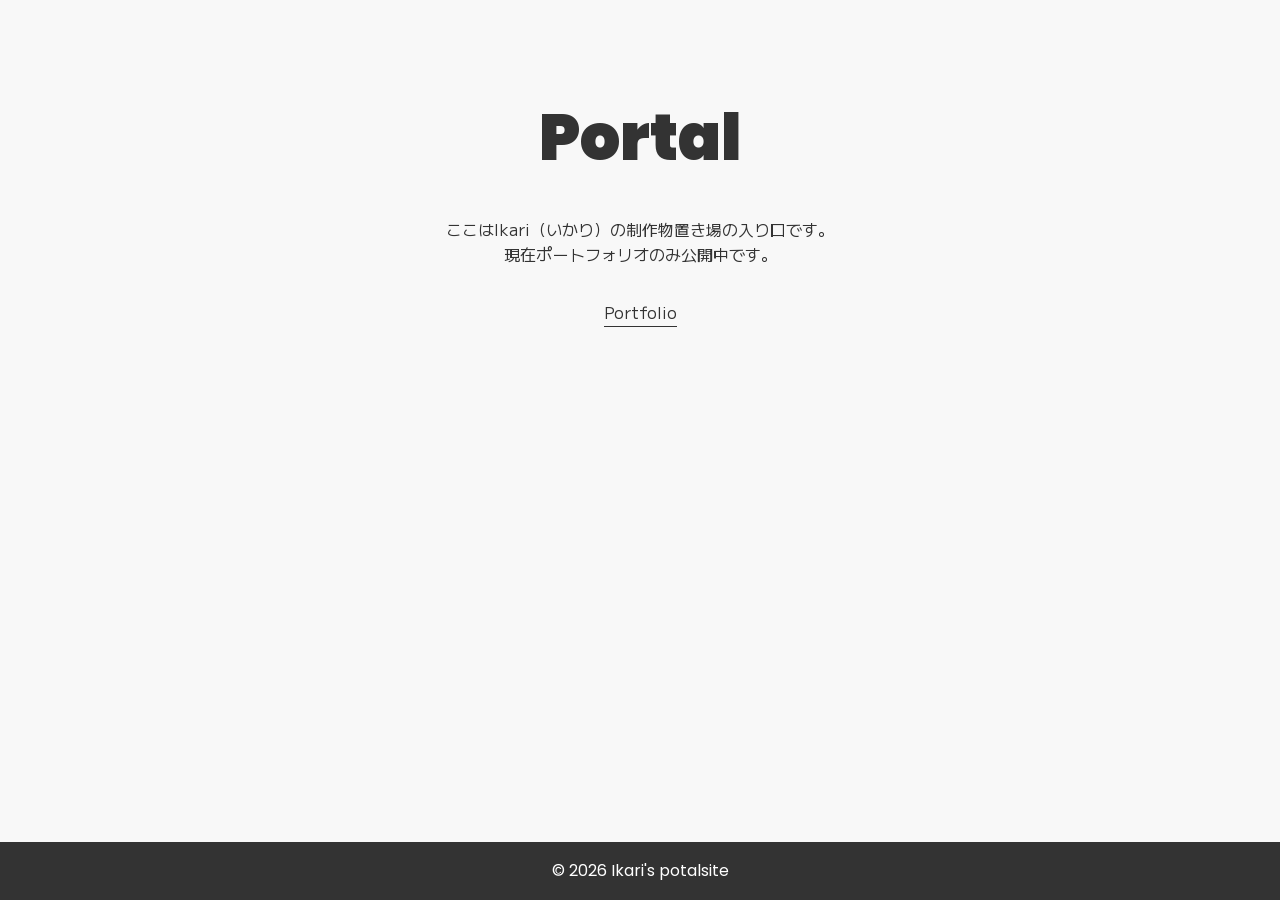
==== commit 3abf0757: "260506‗修正" ====
--- a/index.html
+++ b/index.html
@@ -15,7 +15,7 @@
       <div class="portal">
         <div class="contentMaxInner">
           <h1 class="heading_01">Portal</h1>
-          <p>ここはIkariの制作物置き場の入り口です。</p>
+          <p>ここはIkari（いかり）の制作物置き場の入り口です。</p>
           <p>現在ポートフォリオのみ公開中です。</p>
           <ul class="myworks__list">
             <li><a class="linktext" href="/portfolio/">Portfolio</a></li>
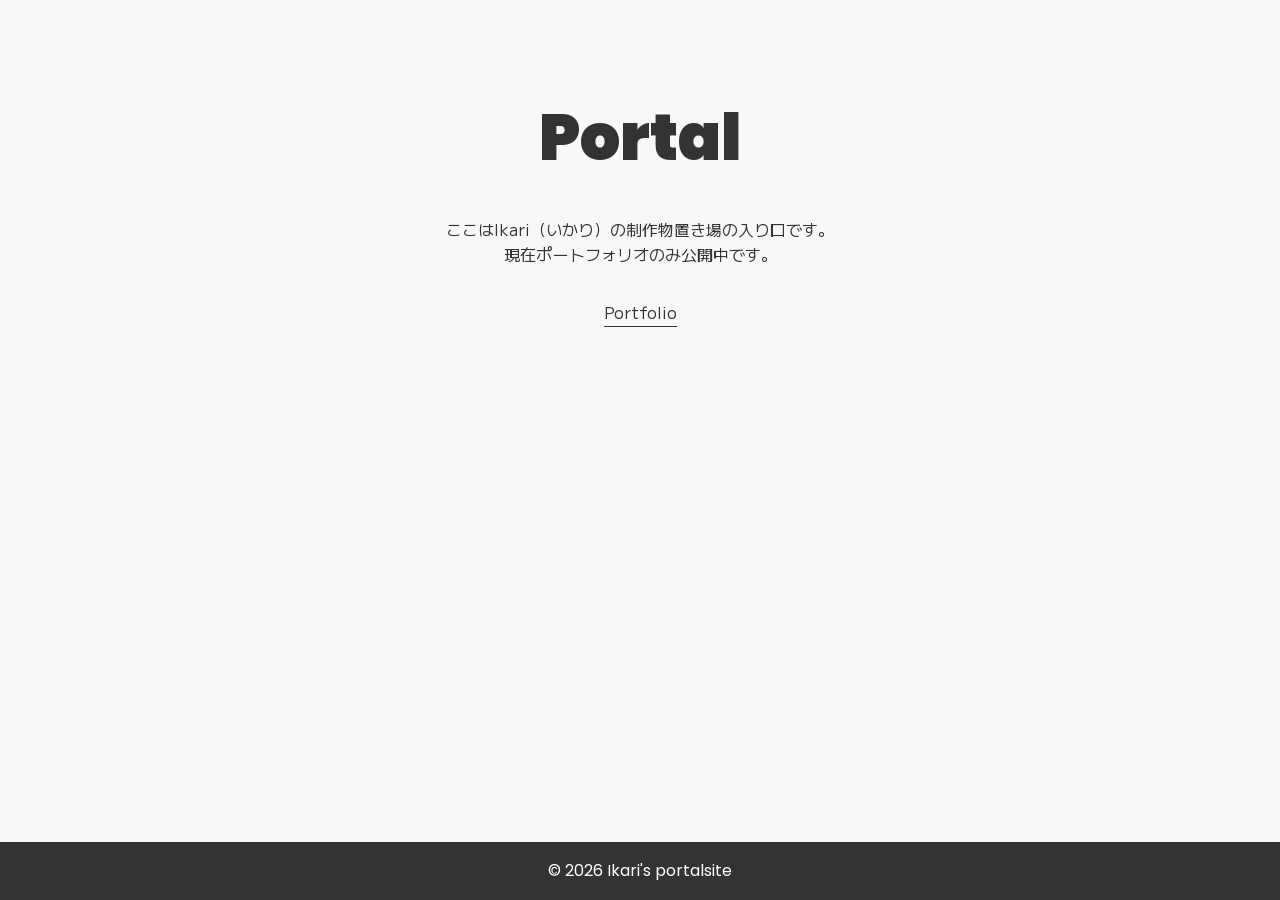
==== commit 7db9120a: "260506‗修正 誤字修正" ====
--- a/index.html
+++ b/index.html
@@ -24,7 +24,7 @@
       </div>
     </main>
     <footer class="footer">
-       <div class="footer__copy">© 2026 Ikari's potalsite</div>
+       <div class="footer__copy">© 2026 Ikari's portalsite</div>
     </footer>
 
   </body>
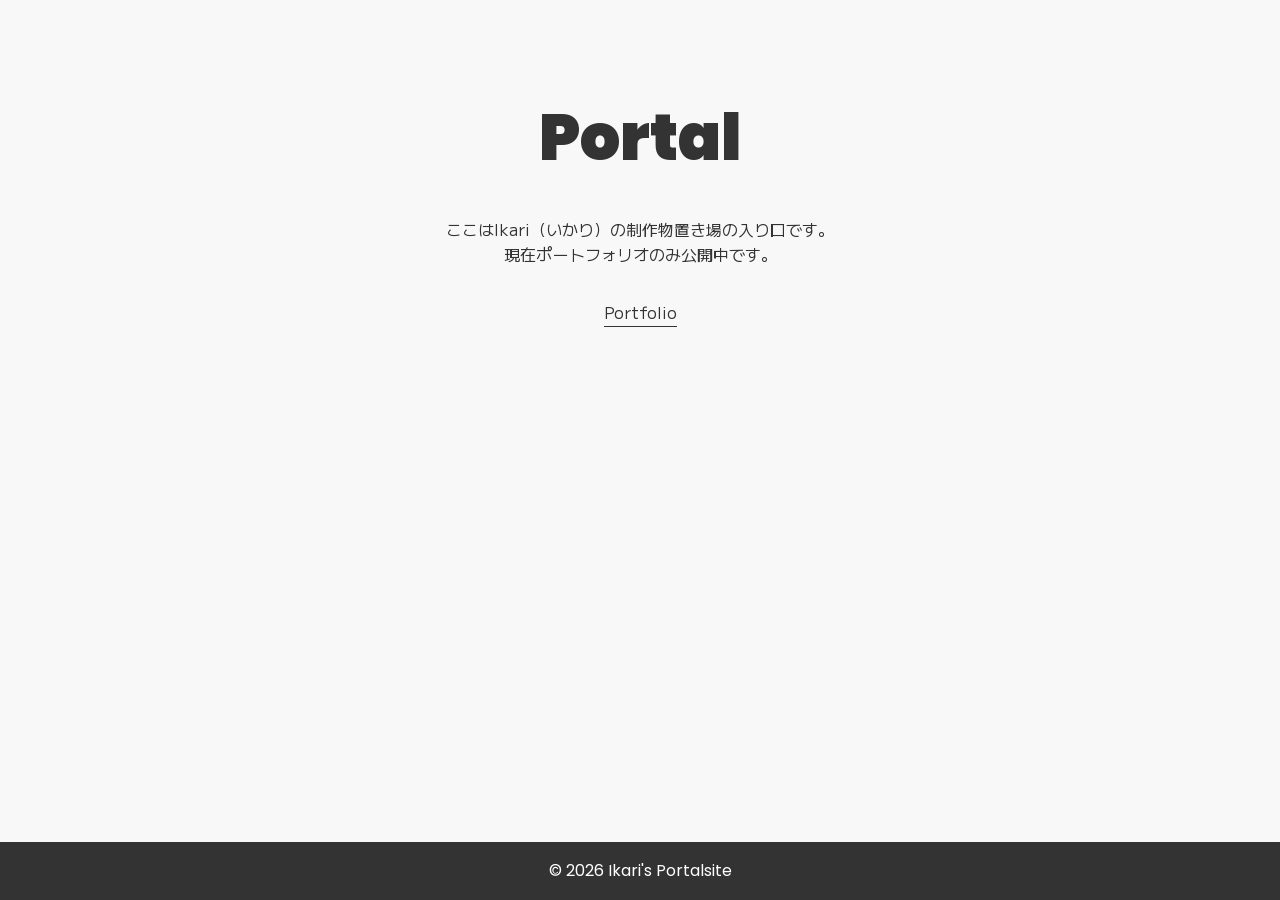
==== commit 4ae65fab: "260506‗修正" ====
--- a/index.html
+++ b/index.html
@@ -4,7 +4,7 @@
   <head>
     <meta charset="UTF-8">
     <meta name="viewport" content="width=device-width, initial-scale=1.0">
-    <title>n-ikari Portal</title>
+    <title>Ikari's Portalsite</title>
     <link rel="stylesheet" href="resource/css/main.css" />
     <meta name="robots" content="noindex, nofollow" />
     <link rel="icon" href="favicon.ico">
@@ -24,7 +24,7 @@
       </div>
     </main>
     <footer class="footer">
-       <div class="footer__copy">© 2026 Ikari's portalsite</div>
+       <div class="footer__copy">© 2026 Ikari's Portalsite</div>
     </footer>
 
   </body>
